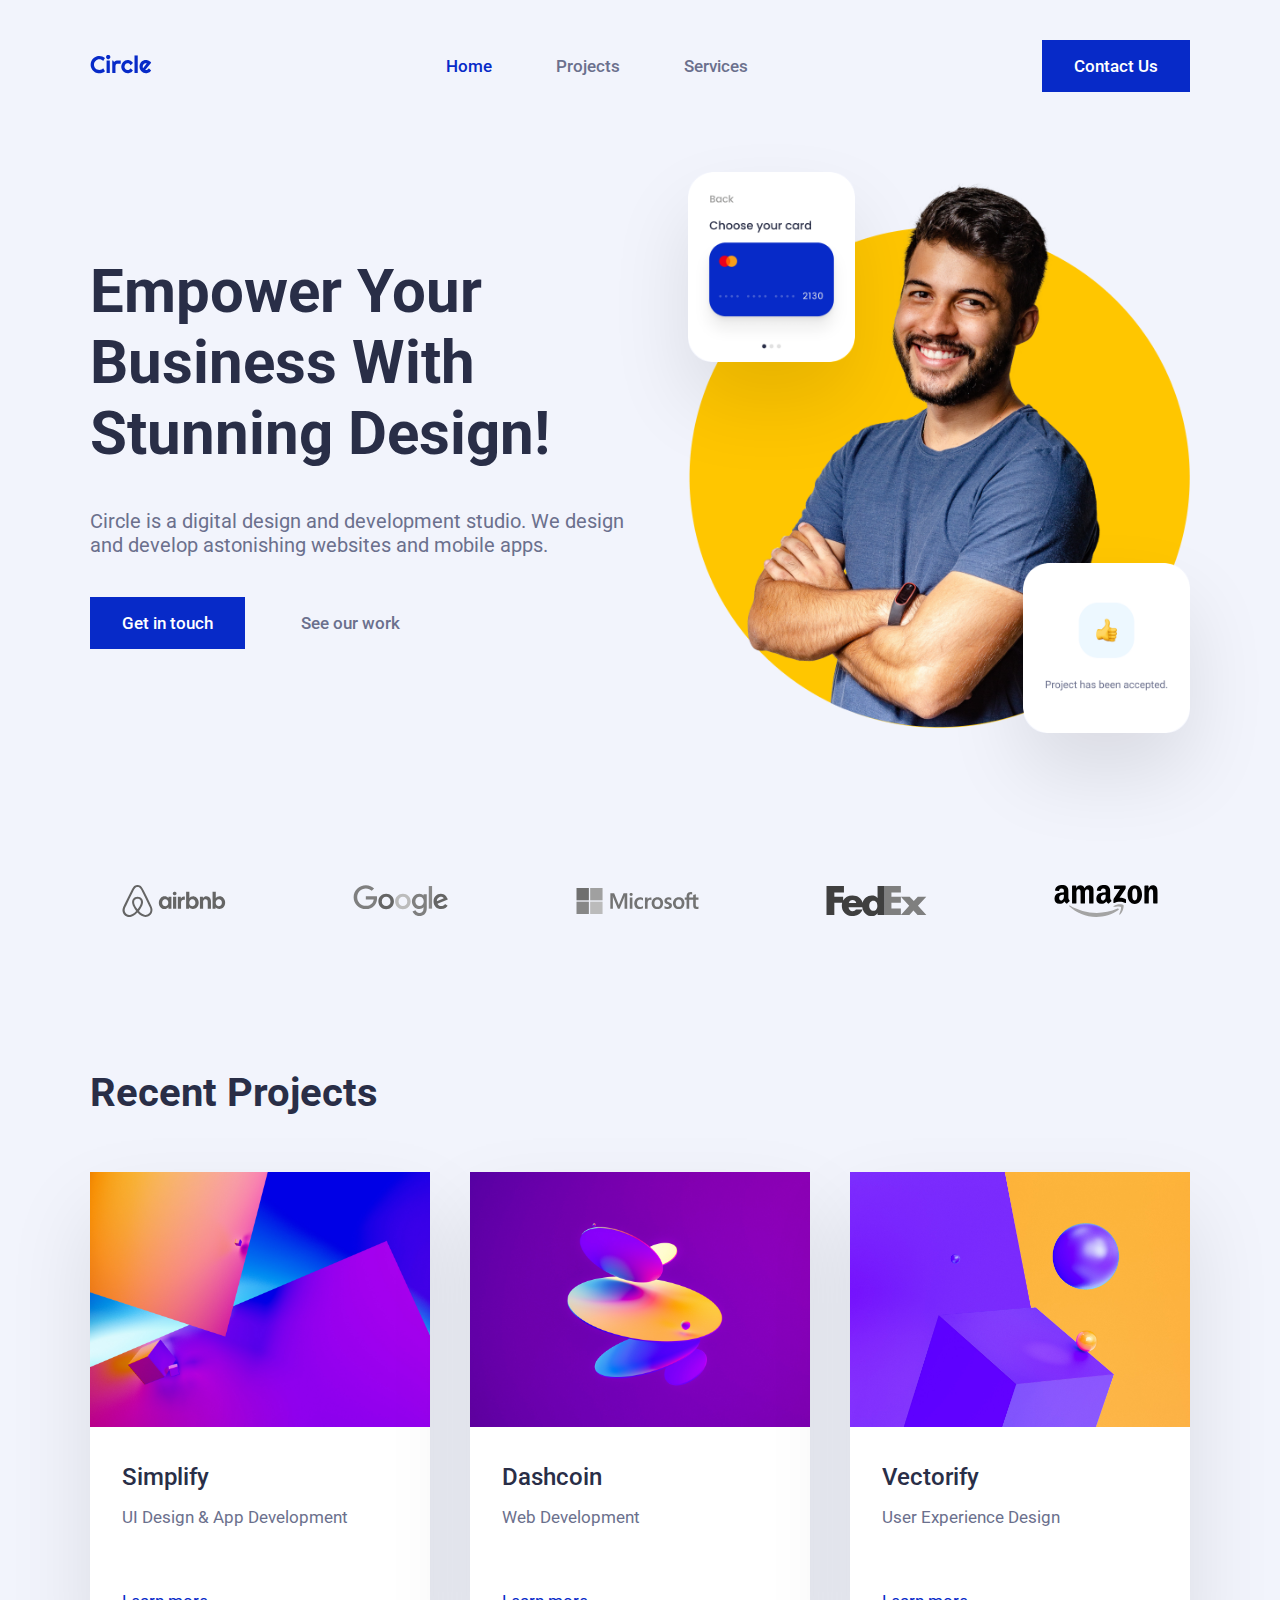
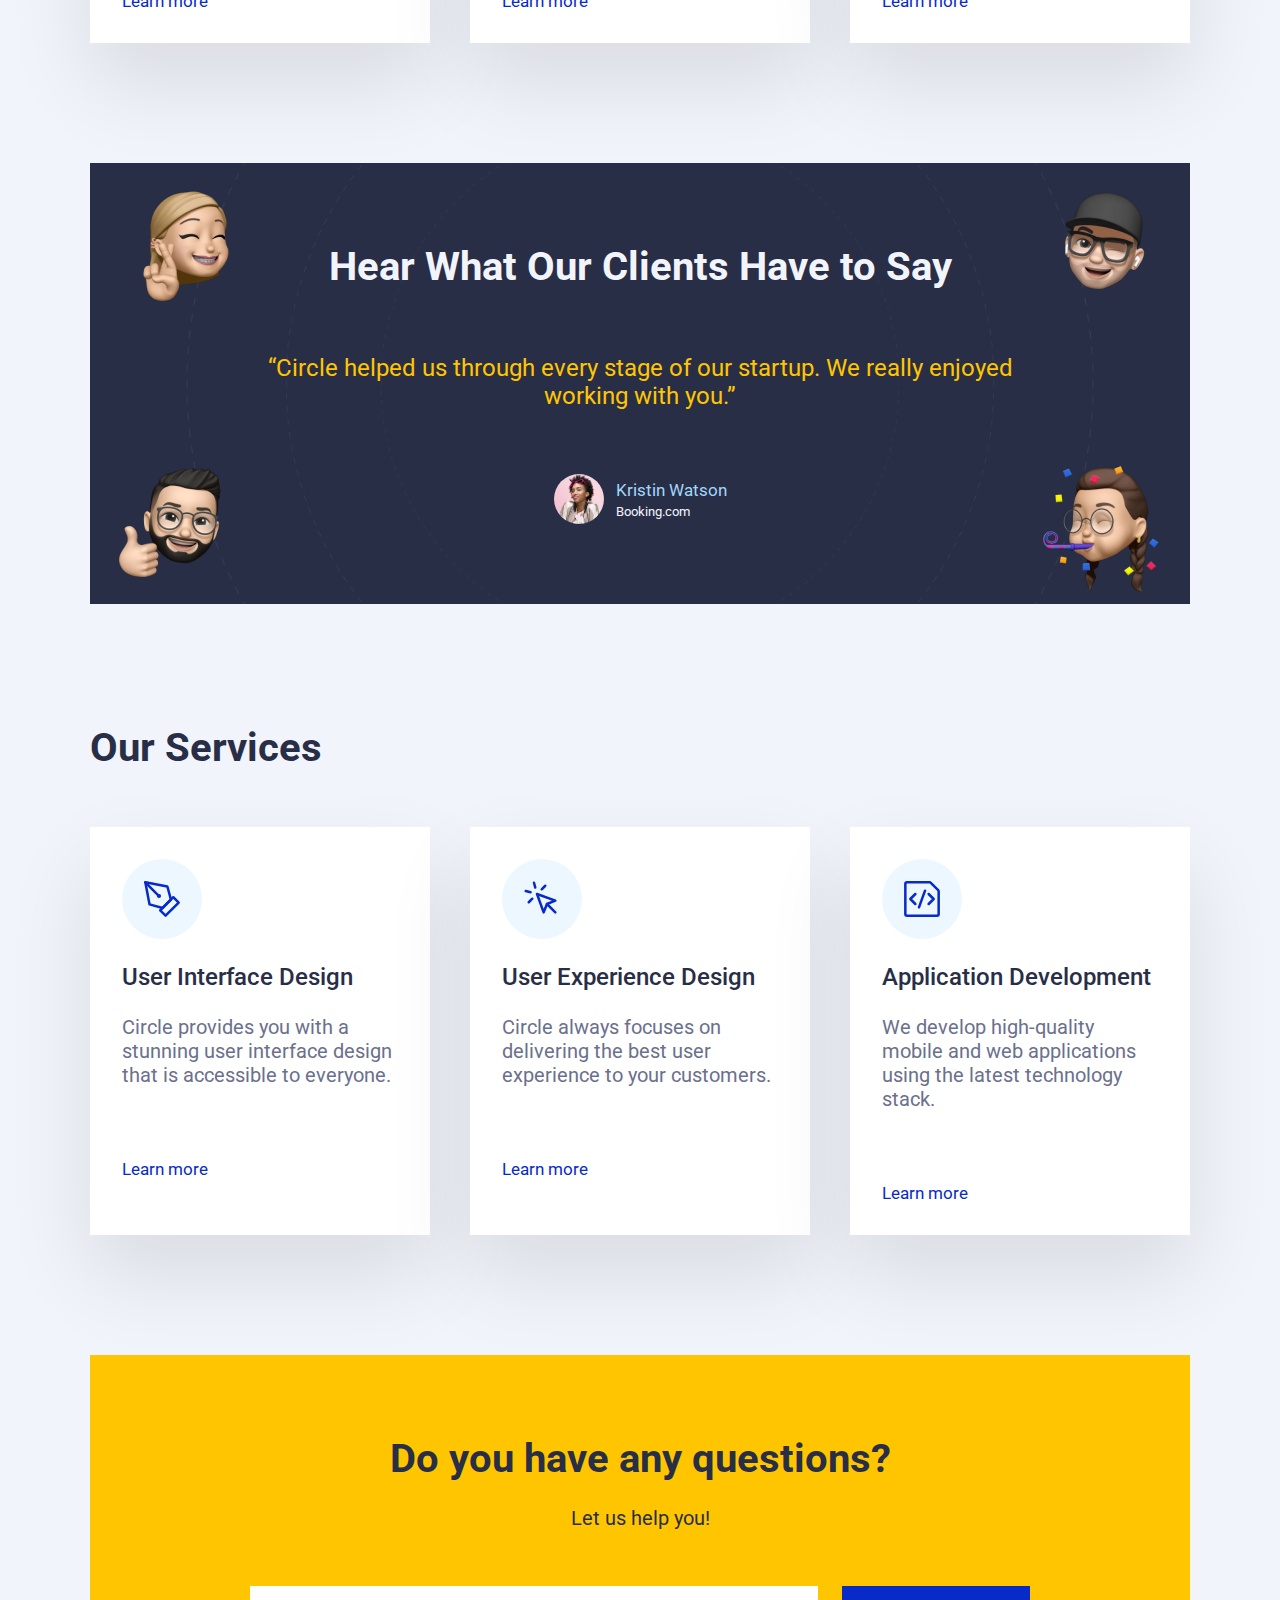
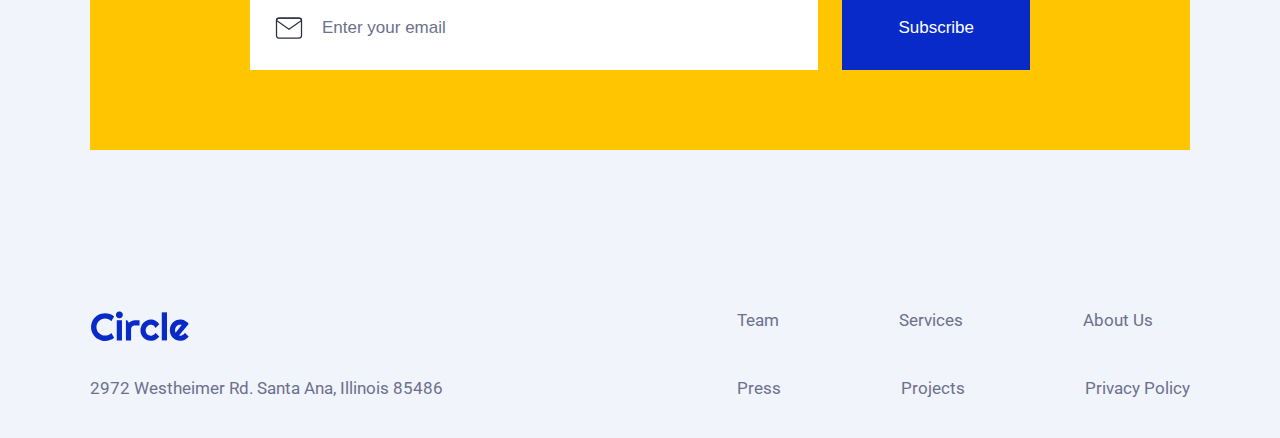
==== index.html @ bfa701bf "Separate styles for Home page from main.css to index.css" ====
<!DOCTYPE html>
<html lang="en">
  <head>
    <meta charset="UTF-8" />
    <meta http-equiv="X-UA-Compatible" content="IE=edge" />
    <meta name="viewport" content="width=device-width, initial-scale=1.0" />
    <meta name="description" content="Circle | Empower Your Business With Stunning Design!">
    <link rel="stylesheet" href="main.css">
    <link rel="stylesheet" href="index.css">
    <title>Circle - Home</title>
  </head>

  <body>
    <header>
        <nav>
            <a href="index.html"><img src="assets/logos/circle.svg" alt="Circle logo"></a>
            <ul>
              <li><a href="index.html" class="header-nav-link-active">Home</a></li>
              <li><a href="#projects">Projects</a></li>
              <li><a href="#services">Services</a></li>
            </ul>
            <a href="contact/contact.html" class="btn-primary">Contact Us</a>
        </nav>
    </header>
    <main>
      <section id="hero">
        <div class="hero-copy">
          <h1>Empower Your Business With Stunning Design!</h1>
          <p class="body-regular">Circle is a digital design and development studio. We design and develop astonishing websites and mobile apps.</p>
          <div class="hero-links">
            <a href="contact/contact.html" class="btn-primary">Get in touch</a>
            <a href="#projects" class="btn-secondary">See our work</a>
          </div>
        </div>
        <div class="hero-images">
          <img class="hero-card-1" src="assets/hero-section/card-1.png" alt="">
          <img class="hero-person" src="assets/hero-section/hero-image.png" alt="">
          <img class="hero-card-2" src="assets/hero-section/card-2.png" alt="">
        </div>
      </section>
      <section id="logos">
        <div>
          <img src="assets/logos/airbnb-logo.svg" alt="Airbnb logo">
        </div>
        <div>
          <img src="assets/logos/google-logo.svg" alt="Google logo">
        </div>
        <div>
          <img src="assets/logos/microsoft-logo.svg" alt="Microsoft logo">
        </div>
        <div>
          <img src="assets/logos/fedex-logo.svg" alt="Fedex logo">
        </div>
        <div>
          <img src="assets/logos/amazon-logo.svg" alt="Amazon logo">
        </div>
      </section>
      <section id="projects">
        <h3>Recent Projects</h3>
        <div class="card-container">
          <article class="card">
            <img src="assets/projects-section/1.jpg" alt="Illustration of the Simplify project">
            <div class="project-card-copy">
              <p class="body-medium">Simplify</p>
              <p class="headline-regular">UI Design & App Development</p>
              <a href="projects/simplify.html" class="card-link">Learn more</a>
            </div>
          </article>
          <article class="card">
            <img src="assets/projects-section/2.jpg" alt="Illustration of the Dashcoin project">
            <div class="project-card-copy">
              <p class="body-medium">Dashcoin</p>
              <p class="headline-regular">Web Development</p>
              <a href="projects/dashcoin.html" class="card-link">Learn more</a>
            </div>
          </article>
          <article class="card">
            <img src="assets/projects-section/3.jpg" alt="Illustration of the Vectorify project">
            <div class="project-card-copy">
              <p class="body-medium">Vectorify</p>
              <p class="headline-regular">User Experience Design</p>
              <a href="projects/vectorify.html" class="card-link">Learn more</a>
            </div>
          </article>
        </div>
      </section>
      <section id="testimonial">
        <h3>Hear What Our Clients Have to Say</h3>
        <p><q>Circle helped us through every stage of our startup. We really enjoyed working with you.</q></p>
        <div class="profile">
          <img class="profile-picture" src="assets/testimonial-section/profile.png" alt="Profile picture of Kristin Watson">
          <div class="profile-copy">
            <p class="headline-regular profile-name">Kristin Watson</p>
            <p class="caption-2">Booking.com</p>
          </div>
        </div>
        <img class="memoji-1" src="assets/testimonial-section/memoji-1.png" alt="">
        <img class="memoji-2" src="assets/testimonial-section/memoji-2.png" alt="">
        <img class="memoji-3" src="assets/testimonial-section/memoji-3.png" alt="">
        <img class="memoji-4" src="assets/testimonial-section/memoji-4.png" alt="">
      </section>
      <section id="services">
        <h3>Our Services</h3>
        <div class="card-container">
          <article class="card">
            <div class="services-icon">
              <img src="assets/services-section/icons/1.svg" alt="">
            </div>
            <p class="body-medium">User Interface Design</p>
            <p class="body-regular">Circle provides you with a stunning user interface design that is accessible to everyone.</p>
            <a class="card-link" href="">Learn more</a>
          </article>
          <article class="card">
            <div class="services-icon">
              <img src="assets/services-section/icons/2.svg" alt="">
            </div>
            <p class="body-medium">User Experience Design</p>
            <p class="body-regular">Circle always focuses on delivering the best user experience to your customers.</p>
            <a class="card-link href="">Learn more</a>
          </article>
          <article class="card">
            <div class="services-icon">
              <img src="assets/services-section/icons/3.svg" alt="">
            </div>
            <p class="body-medium">Application Development</p>
            <p class="body-regular">We develop high-quality mobile and web applications using the latest technology stack.</p>
            <a class="card-link href="">Learn more</a>
          </article>
        </div>
      </section>
      <section id="newsletter">
        <h3>Do you have any questions?</h3>
        <p class="body-regular">Let us help you!</p>
        <form id="subscribe" method="post">
          <div class="input-field">
            <i class="input-icon">
              <svg fill="none" height="30" viewBox="0 0 30 30" width="30" xmlns="http://www.w3.org/2000/svg"><g stroke="#292e47" stroke-linecap="round" stroke-miterlimit="10" stroke-width="1.25"><path d="m25 25h-20c-1.375 0-2.5-1.125-2.5-2.5v-15c0-1.375 1.125-2.5 2.5-2.5h20c1.375 0 2.5 1.125 2.5 2.5v15c0 1.375-1.125 2.5-2.5 2.5z" stroke-linejoin="round"/><path d="m25 5h-20c-1.375 0-2.5 1.125-2.5 2.5l12.5 8.75 12.5-8.75c0-1.375-1.125-2.5-2.5-2.5z"/></g></svg>
            </i>
            <input class="headline-regular" type="email" id="email" name="email" placeholder="Enter your email">
          </div>
          <button class="headline-medium" type="submit">Subscribe</button>
        </form>
      </section>
    </main>
    <footer>
      <nav>
        <div class="company-info">
          <a href="index.html"><img src="assets/logos/circle.svg" alt="Circle logo"></a>
          <address class="headline-regular">2972 Westheimer Rd. Santa Ana, Illinois 85486</address>
        </div>
        <ul>
          <div class="footer-nav">
            <li><a class="footer-nav-link" href="">Team</a></li>
            <li><a class="footer-nav-link" href="">Services</a></li>
            <li><a class="footer-nav-link" href="">About Us</a></li>
          </div>
          <div class="footer-nav">
            <li><a class="footer-nav-link" href="">Press</a></li>
            <li><a class="footer-nav-link" href="">Projects</a></li>
            <li><a class="footer-nav-link" href="">Privacy Policy</a></li>
          </div>
        </ul>
      </nav>
    </footer>
  </body>
</html>
---- main.css ----
@import url('https://fonts.googleapis.com/css2?family=Roboto:wght@400;500;700&display=swap');

:root {
    --color-accent: #43D2FF;
    --color-primary-default: #072AC8;
    --color-primary-hover: #A2D6F9;
    --color-primary-tapped: #D1EDFF;
    --color-neutral-dark: #292E47;
    --color-neutral-medium: #6B708D;
    --color-neutral-light: #F2F4FC;
    --color-neutral-light-blue: #ECF7FF;
    --color-secondary-1: #FFC600;
    --color-secondary-2: #FCE300;
    --color-white: #FFFFFF;
    --font-size-h1: 60px;
    --font-size-h2: 50px;
    --font-size-h3: 40px;
    --font-size-h4: 24px;
    --font-size-body-medium: 24px;
    --font-size-body-regular: 20px;
    --font-size-headline: 17px;
    --font-size-caption-1: 15px;
    --font-size-caption-2: 13px;
}

* {
  margin: 0;
  padding: 0;
}

body {
    background-color: var(--color-neutral-light);
    font-family: 'Roboto', sans-serif;
}

h1 {
    color: var(--color-neutral-dark);
    font-size: var(--font-size-h1);
}

h3 {
    color: var(--color-neutral-dark);
    font-size: var(--font-size-h3);
}

a {
    color: var(--color-neutral-medium);
    font-size: var(--font-size-headline);
    font-weight: 500;
    text-decoration: none;
}

a.header-nav-link-active {
    color: var(--color-primary-default);
}

a.footer-nav-link {
    font-weight: 400;
}

a.btn-primary {
    background-color: var(--color-primary-default);
    color: var(--color-white);
    padding: 16px 32px;
}

a.btn-secondary {
    color: var(--color-neutral-medium);
    padding: 16px 32px;
}

a.card-link {
    color: var(--color-primary-default);
    font-size: var(--font-size-headline);
    font-weight: 400;
    margin-top: 48px;
}

q {
    color: var(--color-secondary-1);
    font-size: var(--font-size-body-medium);
}

.body-regular {
    color: var(--color-neutral-medium);
    font-size: var(--font-size-body-regular);
}

.body-medium {
    color: var(--color-neutral-dark);
    font-size: var(--font-size-body-medium);
    font-weight: 500;
}

.headline-regular {
    color: var(--color-neutral-medium);
    font-size: var(--font-size-headline);
}

.headline-medium {
    color: var(--color-white);
    font-size: var(--font-size-headline);
    font-weight: 500;;
}

.caption-2 {
    color: var(--color-neutral-light);
    font-size: var(--font-size-caption-2);
}

header {
    background-color: var(--color-neutral-light);
    margin: 24px auto 64px auto;
    padding: 16px 40px;
    position: sticky;
    top: 0;
    z-index: 2;
    display: flex;
    justify-content: center;
    align-items: center;
}

header nav {
    display: flex;
    justify-content: space-between;
    align-items: center;
    max-width: 1100px;
    flex: 1;
    flex-wrap: wrap;
}

header nav ul {
    display: flex;
    gap: 64px;
    margin: 0 40px;
    list-style-type: none;
}

img {
    width: 100%;
}

main {
    display: flex;
    flex-direction: column;
    gap: 120px;
    max-width: 1100px;
    margin: 0 auto;
    padding: 0 40px;
}

.card-container {
    display: flex;
    gap: 40px;
    flex-wrap: wrap;
}

.card {
    background-color: var(--color-white);
    flex: 1;
    box-shadow: 0 40px 80px 0 rgb(0 0 0 / 10%);
}

footer {
    max-width: 1100px;
    margin: 160px auto 40px auto;
    padding: 0 40px;
}

footer nav {
    display: flex;
    gap: 80px;
    justify-content: space-between;
}

footer nav div.company-info {
    display: flex;
    flex-direction: column;
    gap: 32px;
}

footer nav img {
    width: 100px;
}

footer nav address {
    font-style: normal;
}

footer nav ul {
    display: flex;
    flex-direction: column;
    gap: 48px;
    list-style-type: none;
}

footer nav ul div.footer-nav {
    display: flex;
    gap: 120px;
}
---- index.css ----
/* Section Hero */

section#hero {
    display: flex;
    gap: 40px;
}

section#hero div.hero-copy {
    display: flex;
    flex-direction: column;
    justify-content: center;
    gap: 40px;
}

section#hero div.hero-copy div.hero-links {
    display: flex;
    gap: 24px;
}

section#hero div.hero-images {
    display: grid;
    grid-template-columns: 3, 1fr;
    position: relative;
    height: fit-content;
}

section#hero div.hero-images img.hero-card-1 {
    grid-column: 1 / span 1;
    position: absolute;
    top: 0;
    z-index: 1;
    border-radius: 24px;
    box-shadow: 0 40px 80px 0 rgb(0 0 0 / 10%);
}

section#hero div.hero-images img.hero-person {
    grid-column: 1 / span 3;
}

section#hero div.hero-images img.hero-card-2 {
    grid-column: 3 / span 1;
    position: absolute;
    bottom: 0;
    border-radius: 24px;
    box-shadow: 0 40px 80px 0 rgb(0 0 0 / 10%);
}

/* Section Logos */

section#logos {
    display: flex;
    justify-content: space-between;
}

section#logos div {
    display: flex;
    padding: 32px;
    filter: grayscale(1);
    border-radius: 20px;
}

/* Section Projects */

section#projects {
    display: flex;
    flex-direction: column;
    gap: 56px;
}

section#projects article.card img {
    aspect-ratio: 4 / 3;
    object-fit: cover;
}

section#projects article.card div.project-card-copy {
    display: flex;
    flex-direction: column;
    padding: 32px;
}

section#projects article.card div.project-card-copy p {
    margin-bottom: 16px;
}

/* Section Testimonial */

section#testimonial {
    background-color: var(--color-neutral-dark);
    background-image: url(assets/testimonial-section/orbit.png);
    background-position: center;
    background-repeat: no-repeat;
    background-size: cover;
    text-align: center;
    display: flex;
    flex-direction: column;
    gap: 64px;
    padding: 80px 160px;
    position: relative;
}

section#testimonial h3 {
    color: var(--color-neutral-light);
}

section#testimonial div.profile {
    display: flex;
    justify-content: center;
    align-items: center;
    gap: 12px;
}

section#testimonial img.profile-picture {
    border-radius: 100%;
    width: 50px;
    height: 50px;
    object-fit: cover;
}

section#testimonial div.profile-copy {
    display: flex;
    flex-direction: column;
    align-items: flex-start;
    gap: 4px;
}

section#testimonial p.profile-name {
    color: var(--color-primary-hover);
}

section#testimonial img.memoji-1 {
    width: 150px;
    position: absolute;
    top: 8px;
    left: 16px;
}

section#testimonial img.memoji-2 {
    width: 150px;
    position: absolute;
    top: 8px;
    right: 16px;
}

section#testimonial img.memoji-3 {
    width: 150px;
    position: absolute;
    bottom: 8px;
    left: 8px;
}

section#testimonial img.memoji-4 {
    width: 150px;
    position: absolute;
    bottom: 8px;
    right: 8px;
}

/* Section Services */

section#services {
    display: flex;
    flex-direction: column;
    gap: 56px;
}

section#services article.card {
    display: flex;
    flex-direction: column;
    padding: 32px;
    gap: 24px;
}

section#services div.services-icon {
    background-color: var(--color-neutral-light-blue);
    border-radius: 100%;
    max-width: 80px;
    max-height: 80px;
    padding: 20px;
    box-sizing: border-box;
}

/* Section Newsletter */

section#newsletter {
    background-color: var(--color-secondary-1);
    display: flex;
    flex-direction: column;
    text-align: center;
    gap: 24px;
    padding: 80px;
}

section#newsletter p {
    color: var(--color-neutral-dark);
}

section#newsletter form {
    display: flex;
    margin: 32px 80px 0 80px;
    gap: 24px;
    flex-wrap: wrap;
    justify-content: center;
}

section#newsletter div.input-field {
    display: flex;
    flex: 1;
    align-items: center;
}

section#newsletter i.input-icon {
    display: flex;
    padding: 24px;
    position: absolute;
}

section#newsletter input {
    display: flex;
    padding: 32px 32px 32px 72px;
    border: none;
    flex: 1;
    color: var(--color-neutral-dark);
}

section#newsletter input::placeholder {
    color: var(--color-neutral-medium);
}

section#newsletter form button {
    display: flex;
    padding: 32px 56px;
    color: var(--color-white);
    background-color: var(--color-primary-default);
    border: none;
}
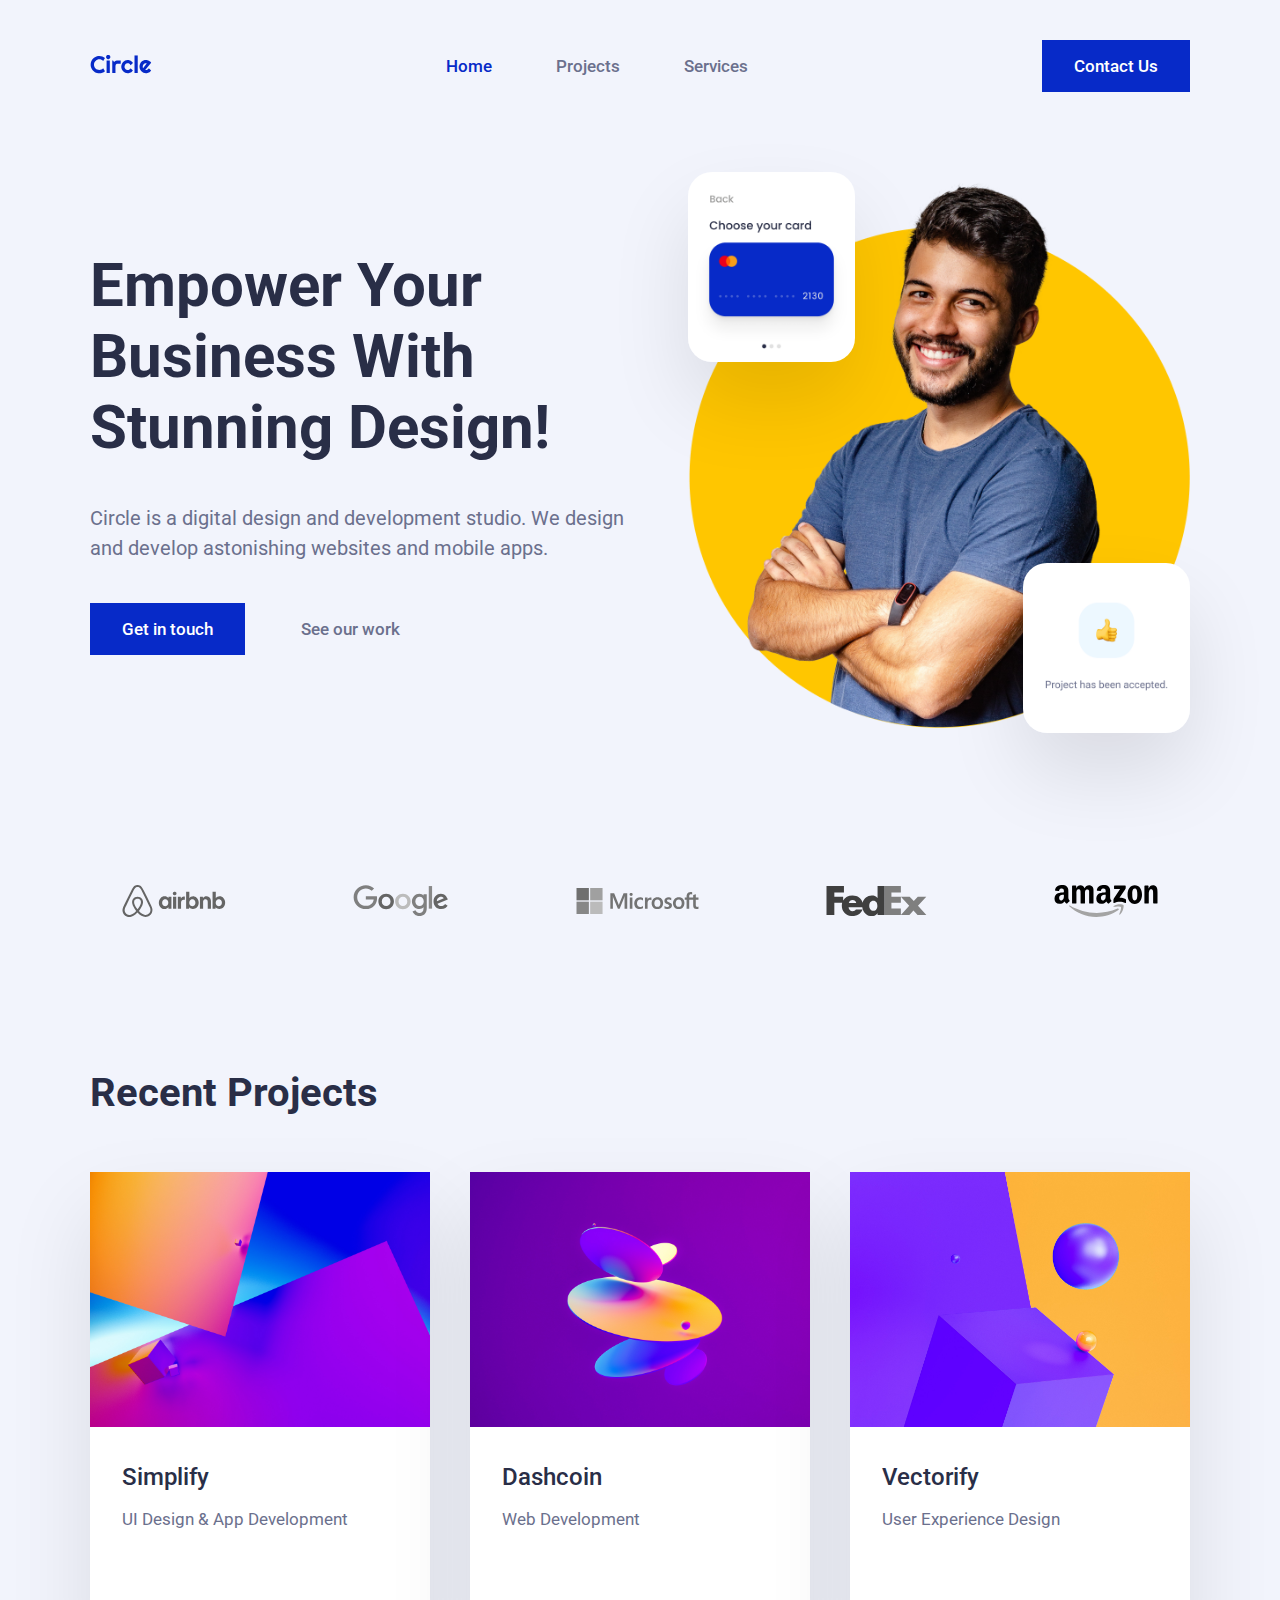
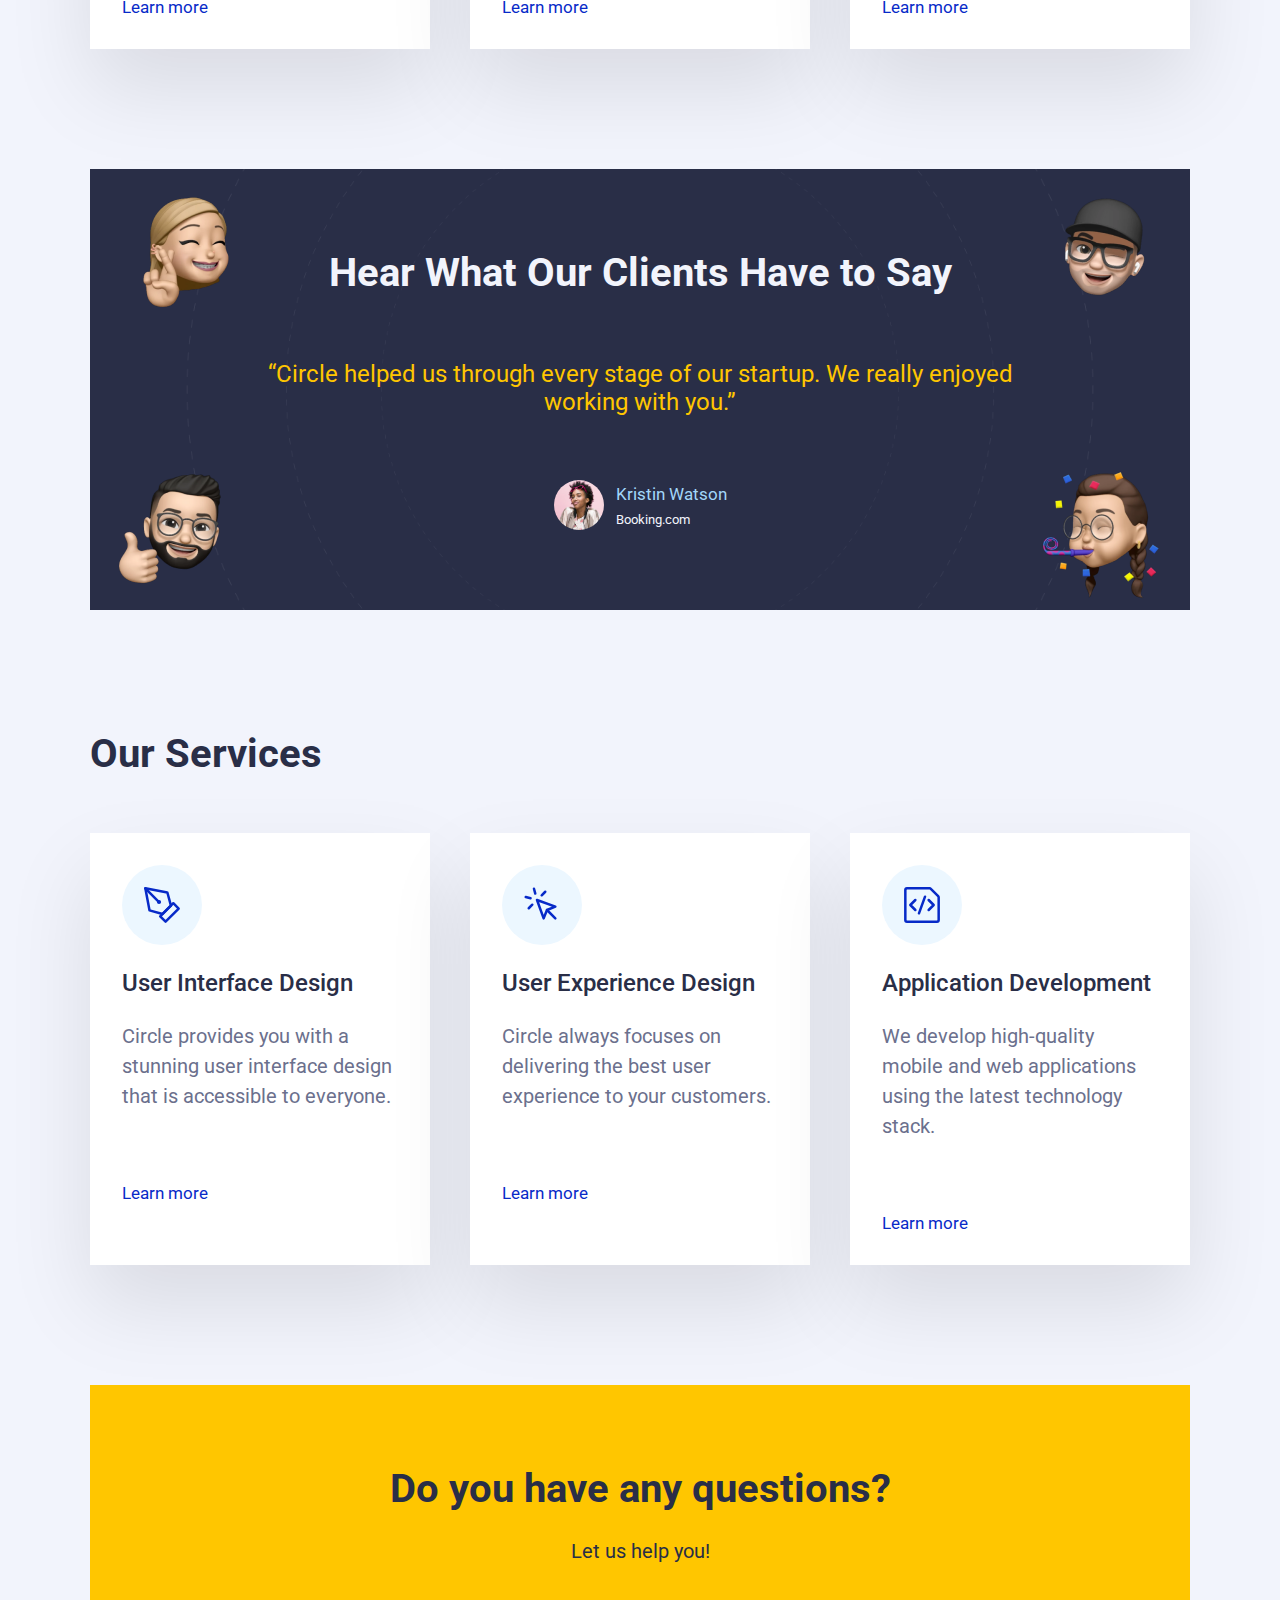
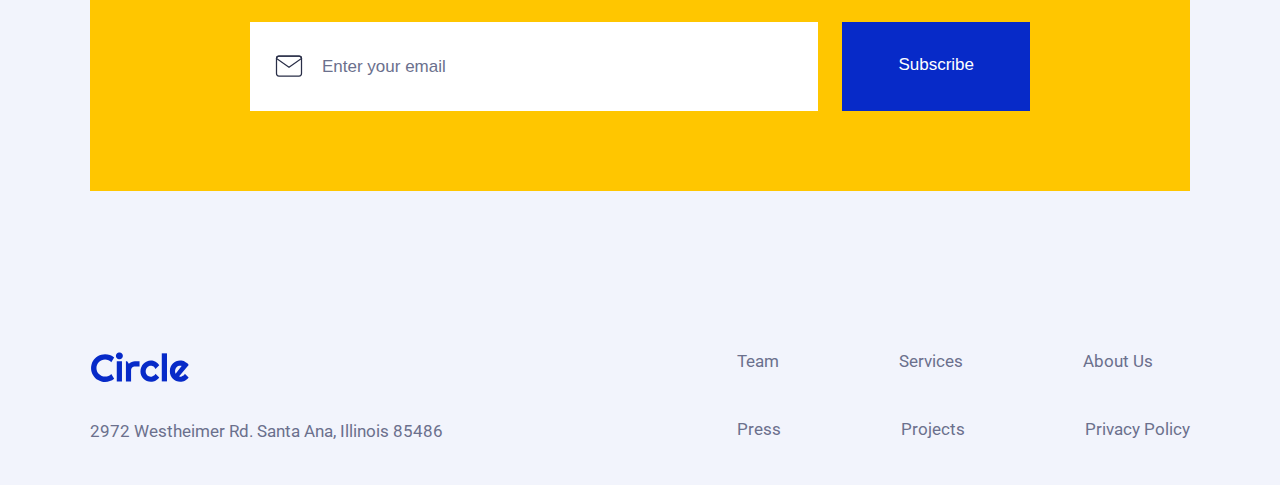
==== commit 6b750e5c: "Complete project.html and project.css" ====
--- a/index.html
+++ b/index.html
@@ -1,4 +1,3 @@
-
 <!DOCTYPE html>
 <html lang="en">
   <head>
@@ -39,7 +38,7 @@
           <img class="hero-card-2" src="assets/hero-section/card-2.png" alt="">
         </div>
       </section>
-      <section id="logos">
+      <section id="clients">
         <div>
           <img src="assets/logos/airbnb-logo.svg" alt="Airbnb logo">
         </div>
@@ -64,7 +63,7 @@
             <div class="project-card-copy">
               <p class="body-medium">Simplify</p>
               <p class="headline-regular">UI Design & App Development</p>
-              <a href="projects/simplify.html" class="card-link">Learn more</a>
+              <a href="project/project.html" class="card-link">Learn more</a>
             </div>
           </article>
           <article class="card">
@@ -72,7 +71,7 @@
             <div class="project-card-copy">
               <p class="body-medium">Dashcoin</p>
               <p class="headline-regular">Web Development</p>
-              <a href="projects/dashcoin.html" class="card-link">Learn more</a>
+              <a href="project/project.html" class="card-link">Learn more</a>
             </div>
           </article>
           <article class="card">
@@ -80,7 +79,7 @@
             <div class="project-card-copy">
               <p class="body-medium">Vectorify</p>
               <p class="headline-regular">User Experience Design</p>
-              <a href="projects/vectorify.html" class="card-link">Learn more</a>
+              <a href="project/project.html" class="card-link">Learn more</a>
             </div>
           </article>
         </div>
@@ -129,7 +128,7 @@
           </article>
         </div>
       </section>
-      <section id="newsletter">
+      <section id="cta">
         <h3>Do you have any questions?</h3>
         <p class="body-regular">Let us help you!</p>
         <form id="subscribe" method="post">
@@ -152,12 +151,12 @@
         <ul>
           <div class="footer-nav">
             <li><a class="footer-nav-link" href="">Team</a></li>
-            <li><a class="footer-nav-link" href="">Services</a></li>
+            <li><a class="footer-nav-link" href="#services">Services</a></li>
             <li><a class="footer-nav-link" href="">About Us</a></li>
           </div>
           <div class="footer-nav">
             <li><a class="footer-nav-link" href="">Press</a></li>
-            <li><a class="footer-nav-link" href="">Projects</a></li>
+            <li><a class="footer-nav-link" href="#projects">Projects</a></li>
             <li><a class="footer-nav-link" href="">Privacy Policy</a></li>
           </div>
         </ul>
--- a/main.css
+++ b/main.css
@@ -1,3 +1,5 @@
+/* Global */
+
 @import url('https://fonts.googleapis.com/css2?family=Roboto:wght@400;500;700&display=swap');
 
 :root {
@@ -84,6 +86,7 @@
 .body-regular {
     color: var(--color-neutral-medium);
     font-size: var(--font-size-body-regular);
+    line-height: 1.5;
 }
 
 .body-medium {
@@ -95,18 +98,26 @@
 .headline-regular {
     color: var(--color-neutral-medium);
     font-size: var(--font-size-headline);
+    line-height: 1.5;
 }
 
 .headline-medium {
     color: var(--color-white);
     font-size: var(--font-size-headline);
-    font-weight: 500;;
+    font-weight: 500;
+    line-height: 1.3;
 }
 
 .caption-2 {
     color: var(--color-neutral-light);
     font-size: var(--font-size-caption-2);
 }
+
+img {
+    width: 100%;
+}
+
+/* Header */
 
 header {
     background-color: var(--color-neutral-light);
@@ -136,9 +147,7 @@
     list-style-type: none;
 }
 
-img {
-    width: 100%;
-}
+/* Main */
 
 main {
     display: flex;
@@ -161,6 +170,86 @@
     box-shadow: 0 40px 80px 0 rgb(0 0 0 / 10%);
 }
 
+/* Projects Section */
+
+section#projects {
+    display: flex;
+    flex-direction: column;
+    gap: 56px;
+}
+
+section#projects article.card img {
+    aspect-ratio: 4 / 3;
+    object-fit: cover;
+}
+
+section#projects article.card div.project-card-copy {
+    display: flex;
+    flex-direction: column;
+    padding: 32px;
+}
+
+section#projects article.card div.project-card-copy p {
+    margin-bottom: 16px;
+}
+
+/* CTA Section */
+
+section#cta {
+    background-color: var(--color-secondary-1);
+    display: flex;
+    flex-direction: column;
+    text-align: center;
+    gap: 24px;
+    padding: 80px;
+}
+
+section#cta p {
+    color: var(--color-neutral-dark);
+}
+
+section#cta form {
+    display: flex;
+    margin: 32px 80px 0 80px;
+    gap: 24px;
+    flex-wrap: wrap;
+    justify-content: center;
+}
+
+section#cta div.input-field {
+    display: flex;
+    flex: 1;
+    align-items: center;
+}
+
+section#cta i.input-icon {
+    display: flex;
+    padding: 24px;
+    position: absolute;
+}
+
+section#cta input {
+    display: flex;
+    padding: 32px 32px 32px 72px;
+    border: none;
+    flex: 1;
+    color: var(--color-neutral-dark);
+}
+
+section#cta input::placeholder {
+    color: var(--color-neutral-medium);
+}
+
+section#cta form button {
+    display: flex;
+    padding: 32px 56px;
+    color: var(--color-white);
+    background-color: var(--color-primary-default);
+    border: none;
+}
+
+/* Footer */
+
 footer {
     max-width: 1100px;
     margin: 160px auto 40px auto;
--- a/index.css
+++ b/index.css
@@ -1,4 +1,4 @@
-/* Section Hero */
+/* Hero Section */
 
 section#hero {
     display: flex;
@@ -45,44 +45,21 @@
     box-shadow: 0 40px 80px 0 rgb(0 0 0 / 10%);
 }
 
-/* Section Logos */
+/* Clients Section */
 
-section#logos {
+section#clients {
     display: flex;
     justify-content: space-between;
 }
 
-section#logos div {
+section#clients div {
     display: flex;
     padding: 32px;
     filter: grayscale(1);
     border-radius: 20px;
 }
 
-/* Section Projects */
-
-section#projects {
-    display: flex;
-    flex-direction: column;
-    gap: 56px;
-}
-
-section#projects article.card img {
-    aspect-ratio: 4 / 3;
-    object-fit: cover;
-}
-
-section#projects article.card div.project-card-copy {
-    display: flex;
-    flex-direction: column;
-    padding: 32px;
-}
-
-section#projects article.card div.project-card-copy p {
-    margin-bottom: 16px;
-}
-
-/* Section Testimonial */
+/* Testimonial Section */
 
 section#testimonial {
     background-color: var(--color-neutral-dark);
@@ -155,7 +132,7 @@
     right: 8px;
 }
 
-/* Section Services */
+/* Services Section */
 
 section#services {
     display: flex;
@@ -177,59 +154,4 @@
     max-height: 80px;
     padding: 20px;
     box-sizing: border-box;
-}
-
-/* Section Newsletter */
-
-section#newsletter {
-    background-color: var(--color-secondary-1);
-    display: flex;
-    flex-direction: column;
-    text-align: center;
-    gap: 24px;
-    padding: 80px;
-}
-
-section#newsletter p {
-    color: var(--color-neutral-dark);
-}
-
-section#newsletter form {
-    display: flex;
-    margin: 32px 80px 0 80px;
-    gap: 24px;
-    flex-wrap: wrap;
-    justify-content: center;
-}
-
-section#newsletter div.input-field {
-    display: flex;
-    flex: 1;
-    align-items: center;
-}
-
-section#newsletter i.input-icon {
-    display: flex;
-    padding: 24px;
-    position: absolute;
-}
-
-section#newsletter input {
-    display: flex;
-    padding: 32px 32px 32px 72px;
-    border: none;
-    flex: 1;
-    color: var(--color-neutral-dark);
-}
-
-section#newsletter input::placeholder {
-    color: var(--color-neutral-medium);
-}
-
-section#newsletter form button {
-    display: flex;
-    padding: 32px 56px;
-    color: var(--color-white);
-    background-color: var(--color-primary-default);
-    border: none;
 }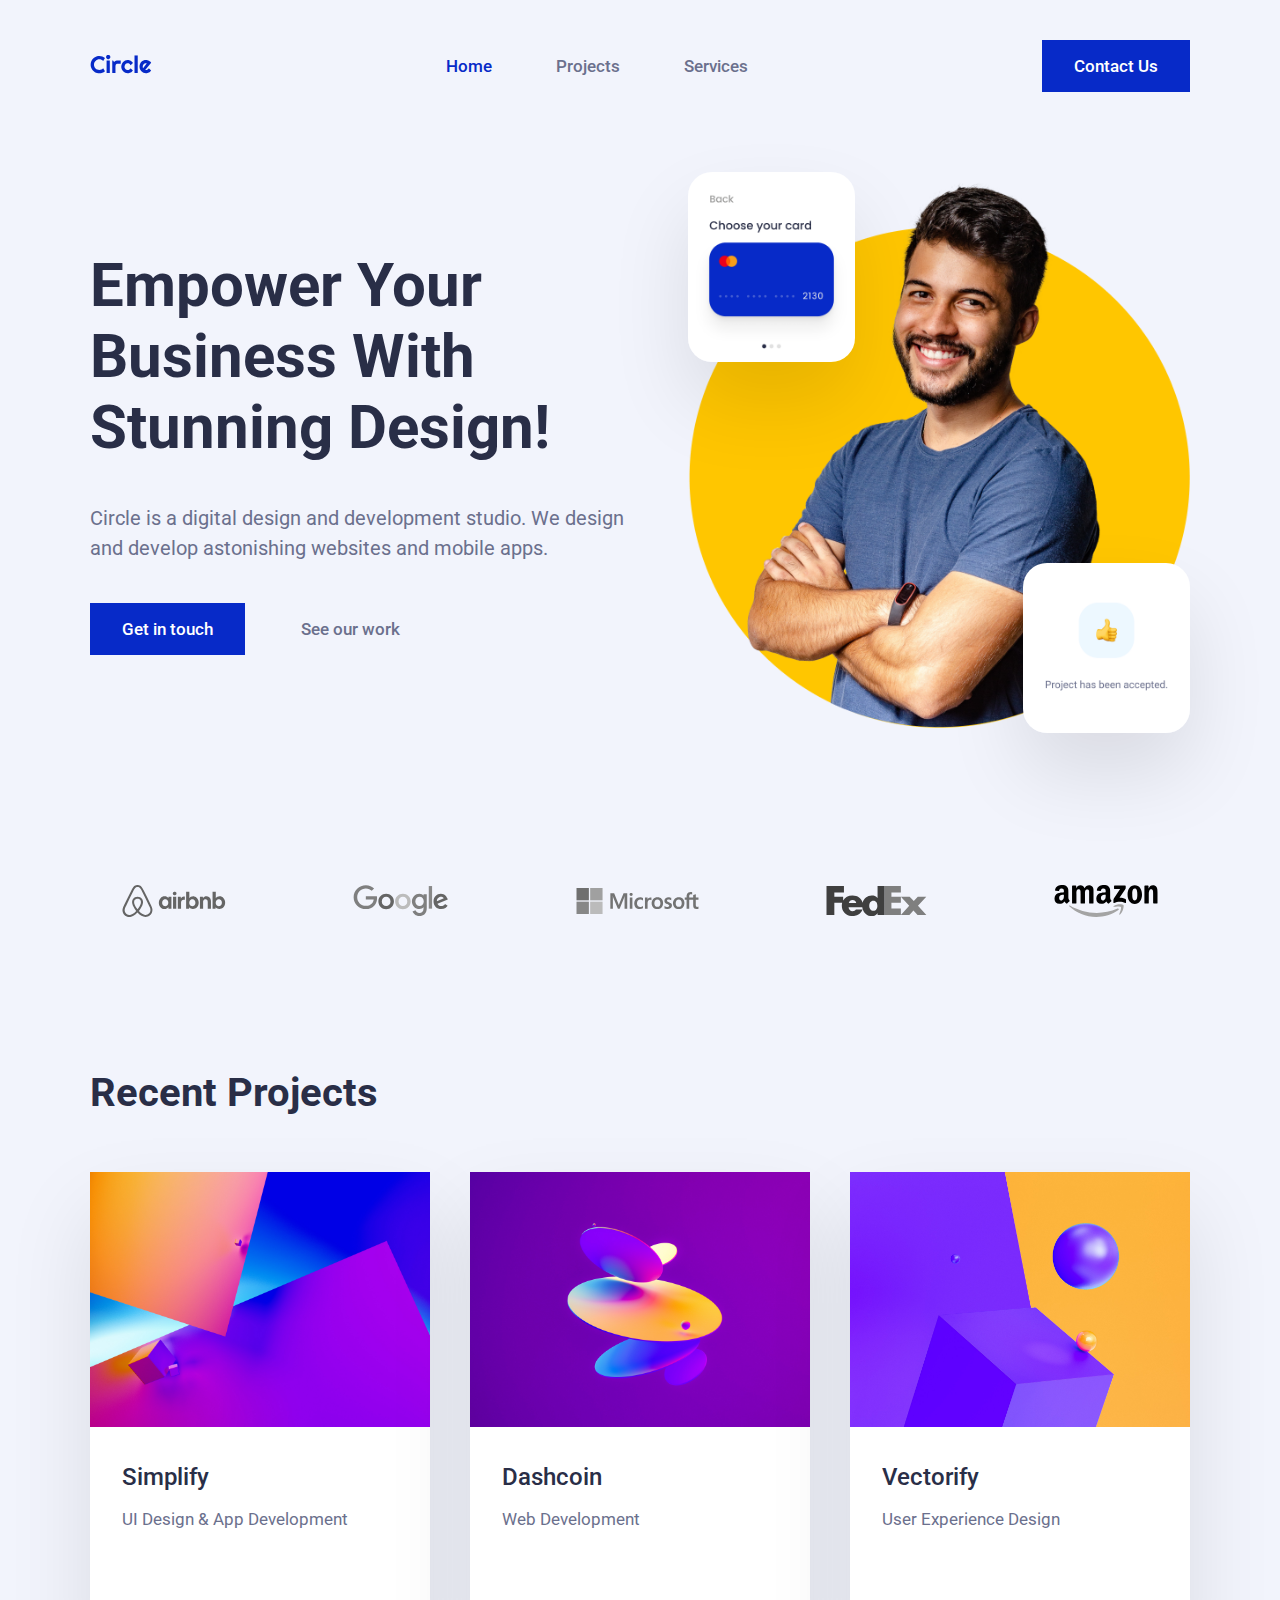
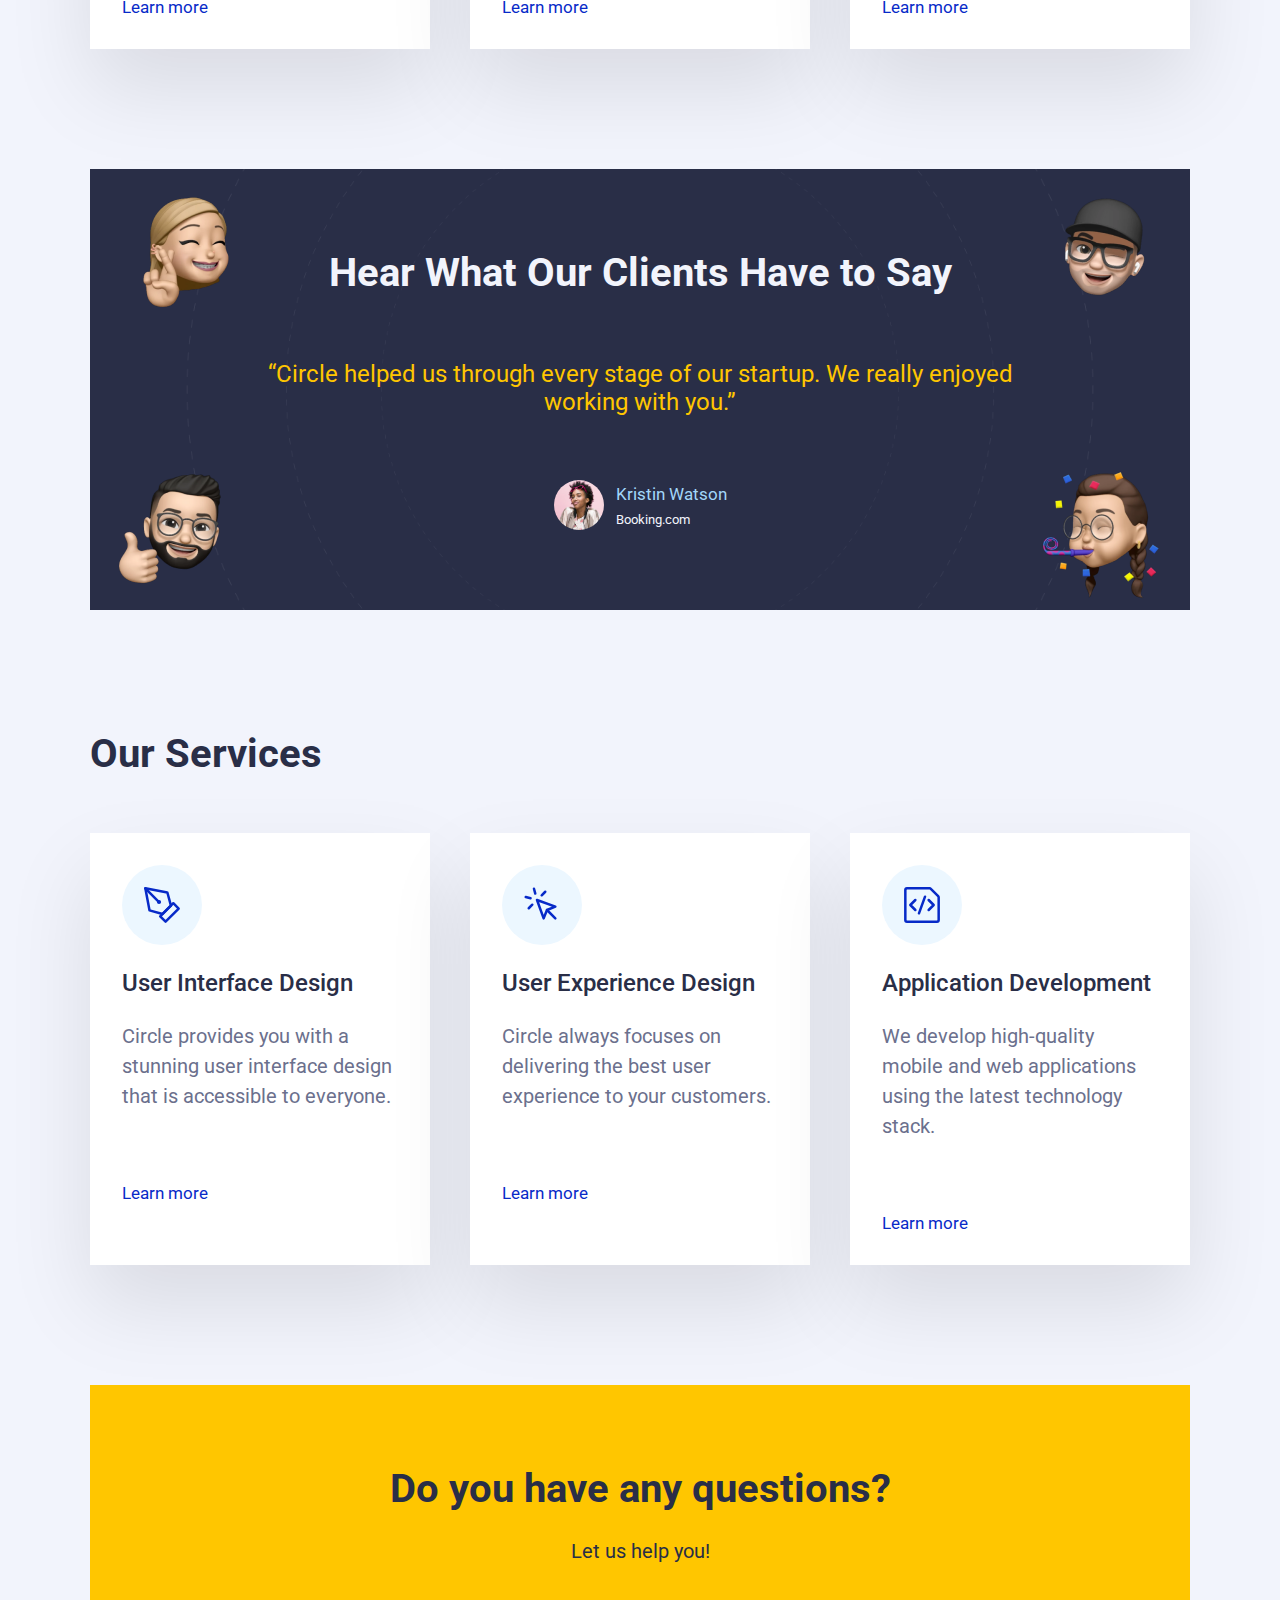
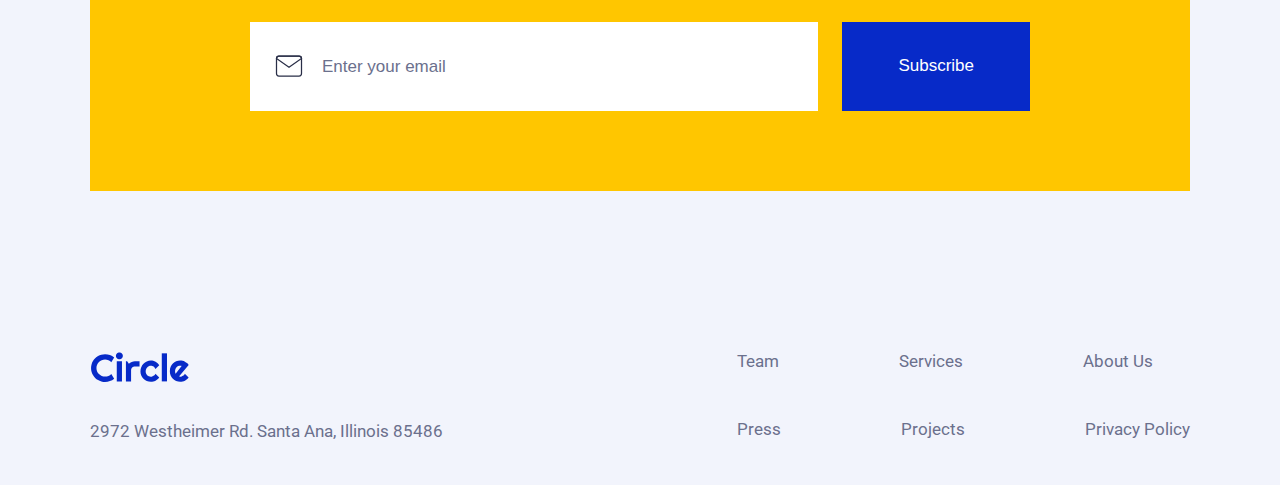
==== commit 8b1ac4de: "Complete contact.html and contact.css" ====
--- a/index.html
+++ b/index.html
@@ -131,14 +131,14 @@
       <section id="cta">
         <h3>Do you have any questions?</h3>
         <p class="body-regular">Let us help you!</p>
-        <form id="subscribe" method="post">
-          <div class="input-field">
-            <i class="input-icon">
+        <form id="newsletter" method="post">
+          <div class="cta-input-field">
+            <i class="cta-input-icon">
               <svg fill="none" height="30" viewBox="0 0 30 30" width="30" xmlns="http://www.w3.org/2000/svg"><g stroke="#292e47" stroke-linecap="round" stroke-miterlimit="10" stroke-width="1.25"><path d="m25 25h-20c-1.375 0-2.5-1.125-2.5-2.5v-15c0-1.375 1.125-2.5 2.5-2.5h20c1.375 0 2.5 1.125 2.5 2.5v15c0 1.375-1.125 2.5-2.5 2.5z" stroke-linejoin="round"/><path d="m25 5h-20c-1.375 0-2.5 1.125-2.5 2.5l12.5 8.75 12.5-8.75c0-1.375-1.125-2.5-2.5-2.5z"/></g></svg>
             </i>
             <input class="headline-regular" type="email" id="email" name="email" placeholder="Enter your email">
           </div>
-          <button class="headline-medium" type="submit">Subscribe</button>
+          <button class="headline-medium btn-big" type="submit">Subscribe</button>
         </form>
       </section>
     </main>
--- a/main.css
+++ b/main.css
@@ -9,6 +9,7 @@
     --color-primary-tapped: #D1EDFF;
     --color-neutral-dark: #292E47;
     --color-neutral-medium: #6B708D;
+    --color-neutral-medium-transparent: rgb(107, 112, 141, 0.1);
     --color-neutral-light: #F2F4FC;
     --color-neutral-light-blue: #ECF7FF;
     --color-secondary-1: #FFC600;
@@ -60,22 +61,31 @@
     font-weight: 400;
 }
 
-a.btn-primary {
+a.card-link {
+    color: var(--color-primary-default);
+    font-size: var(--font-size-headline);
+    font-weight: 400;
+    margin-top: 48px;
+}
+
+.btn-primary {
     background-color: var(--color-primary-default);
     color: var(--color-white);
     padding: 16px 32px;
 }
 
-a.btn-secondary {
+.btn-secondary {
     color: var(--color-neutral-medium);
     padding: 16px 32px;
 }
 
-a.card-link {
-    color: var(--color-primary-default);
-    font-size: var(--font-size-headline);
-    font-weight: 400;
-    margin-top: 48px;
+.btn-big {
+    display: flex;
+    padding: 32px 56px;
+    align-items: center;
+    justify-content: center;
+    background-color: var(--color-primary-default);
+    border: none;
 }
 
 q {
@@ -216,13 +226,13 @@
     justify-content: center;
 }
 
-section#cta div.input-field {
-    display: flex;
-    flex: 1;
-    align-items: center;
-}
-
-section#cta i.input-icon {
+section#cta div.cta-input-field {
+    display: flex;
+    flex: 1;
+    align-items: center;
+}
+
+section#cta i.cta-input-icon {
     display: flex;
     padding: 24px;
     position: absolute;
@@ -238,14 +248,6 @@
 
 section#cta input::placeholder {
     color: var(--color-neutral-medium);
-}
-
-section#cta form button {
-    display: flex;
-    padding: 32px 56px;
-    color: var(--color-white);
-    background-color: var(--color-primary-default);
-    border: none;
 }
 
 /* Footer */
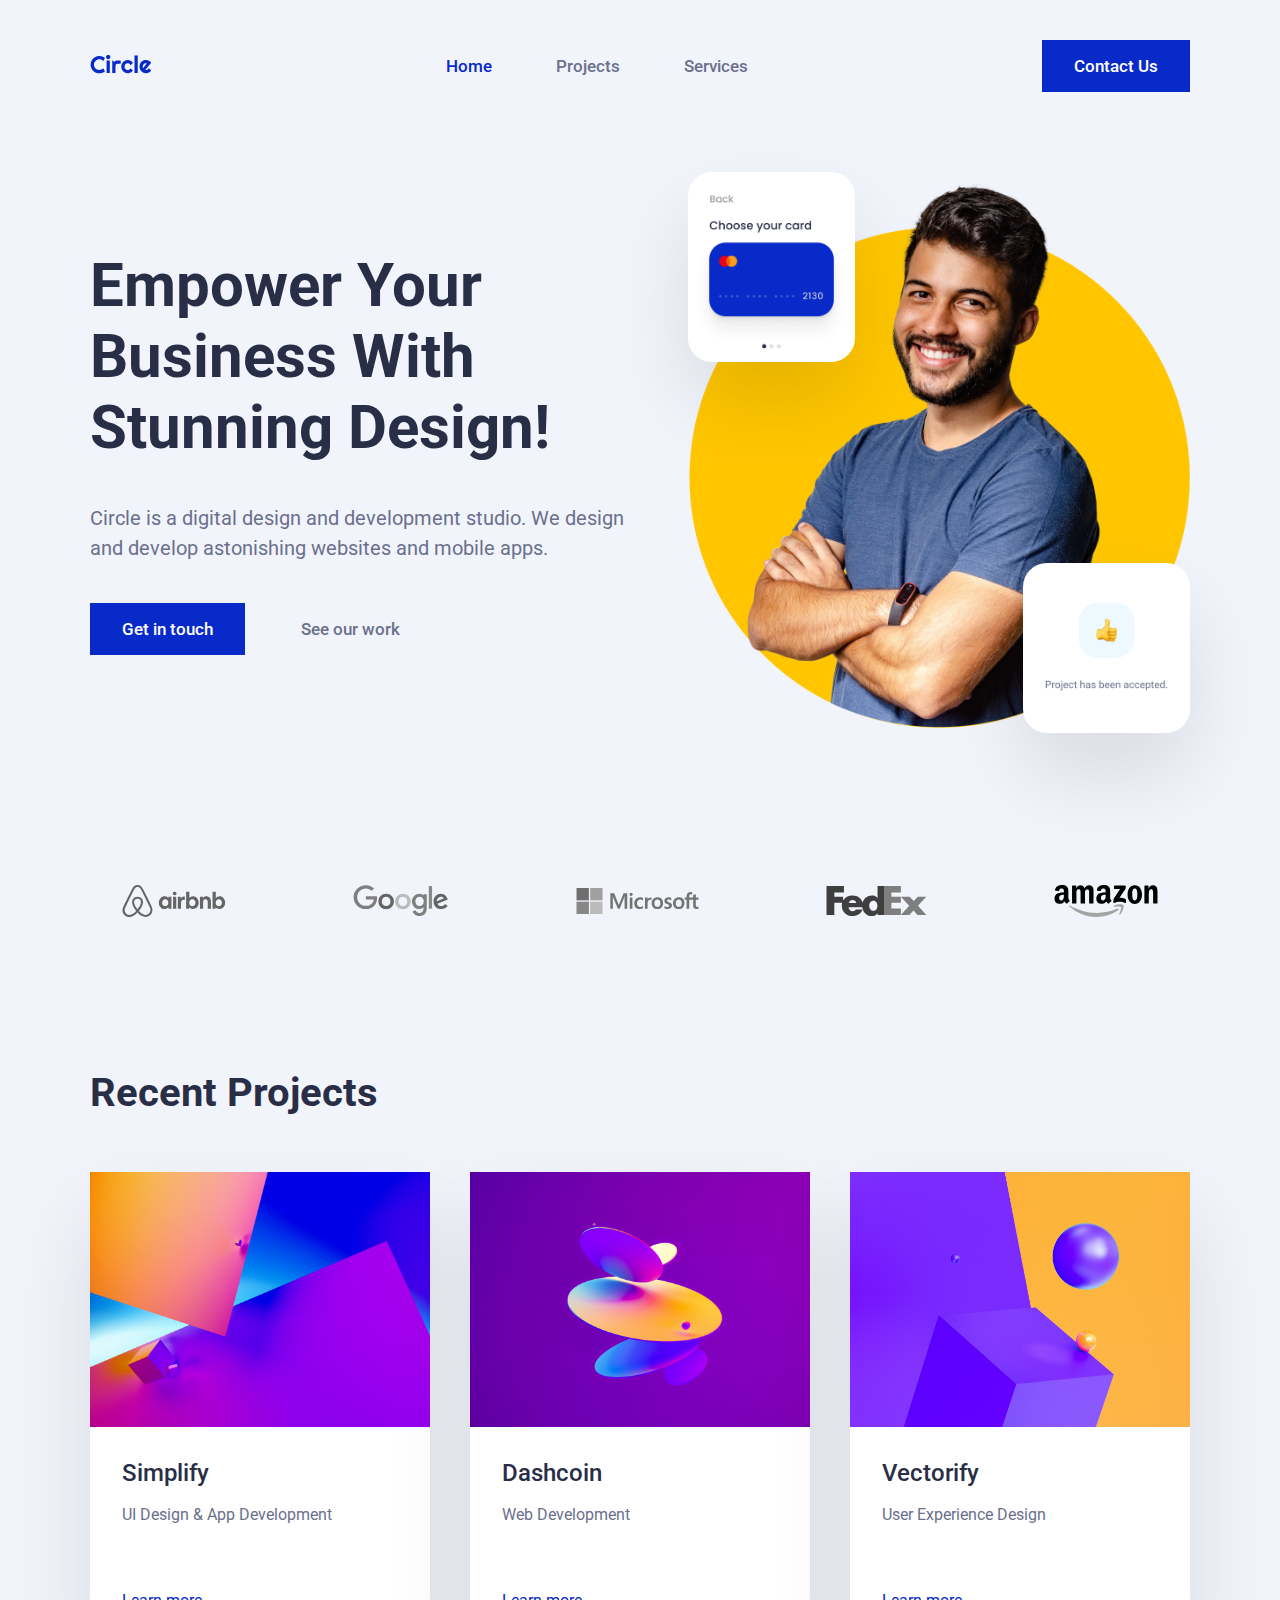
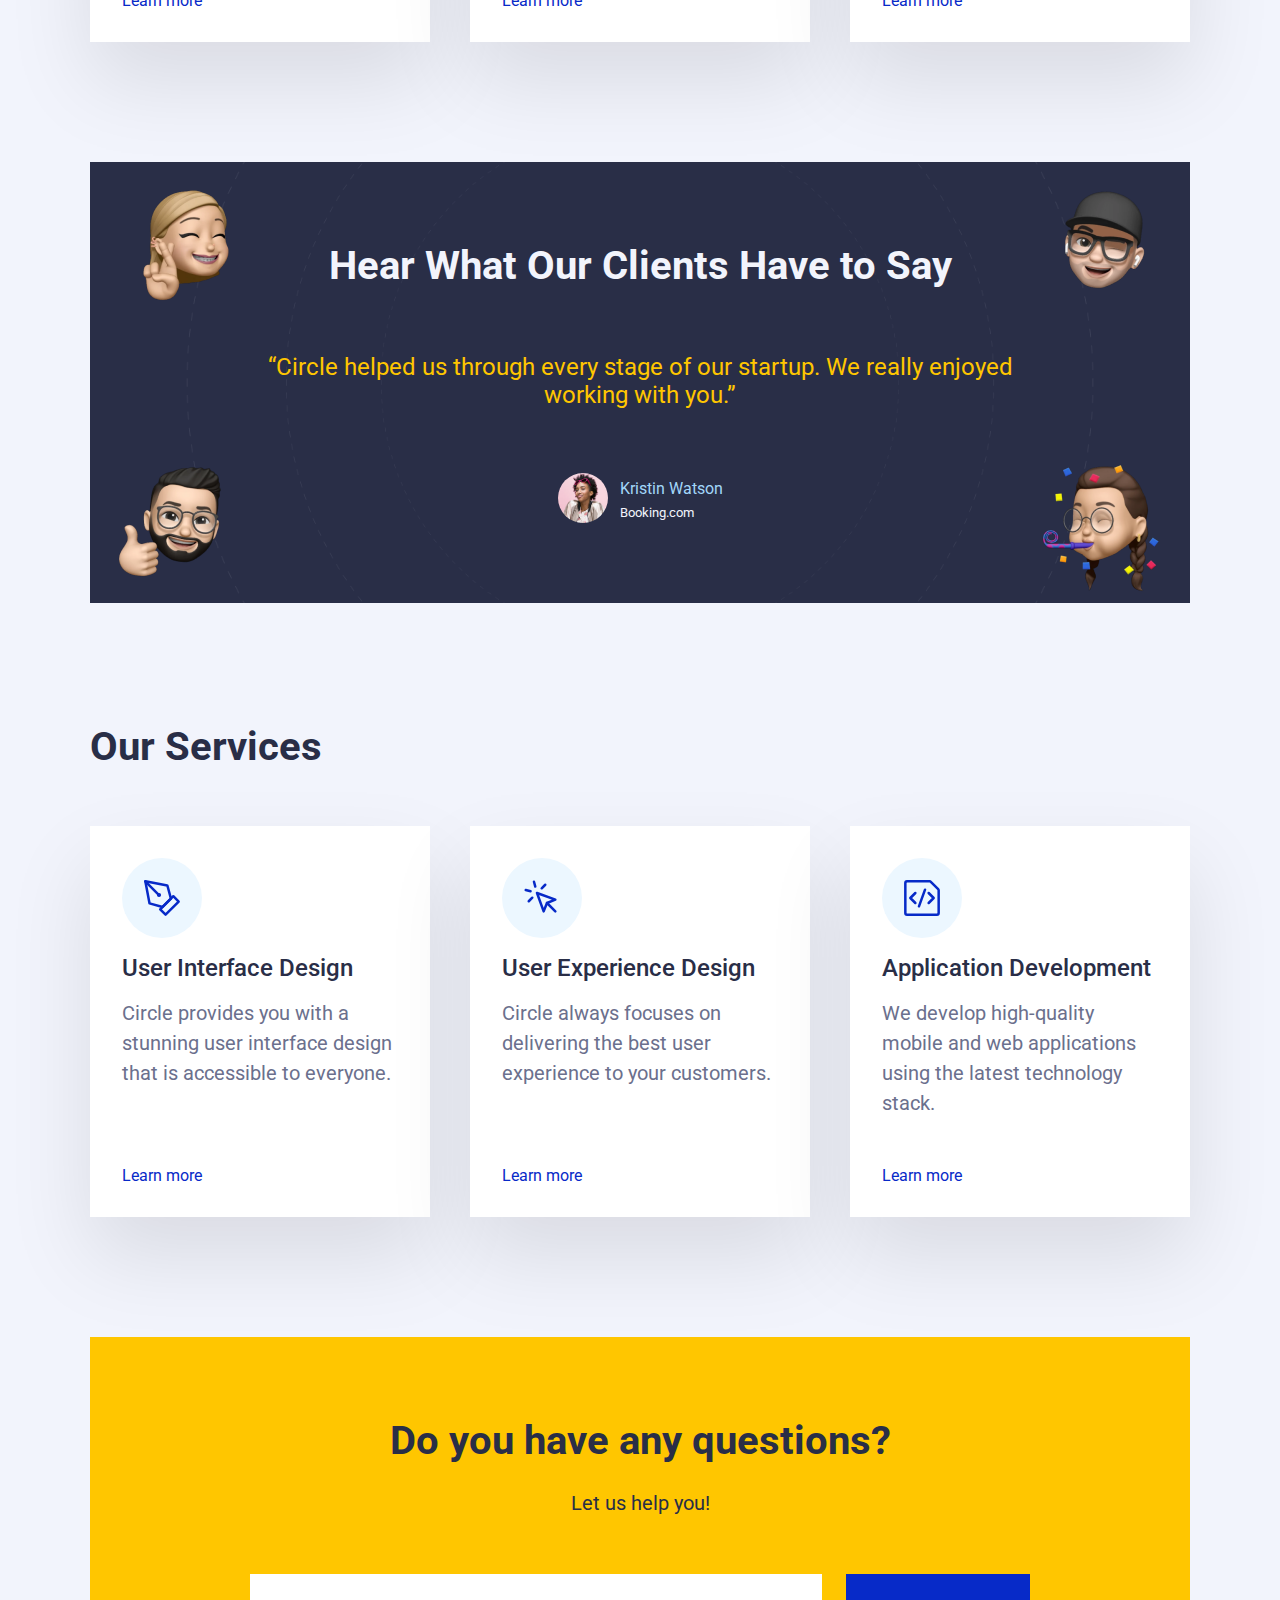
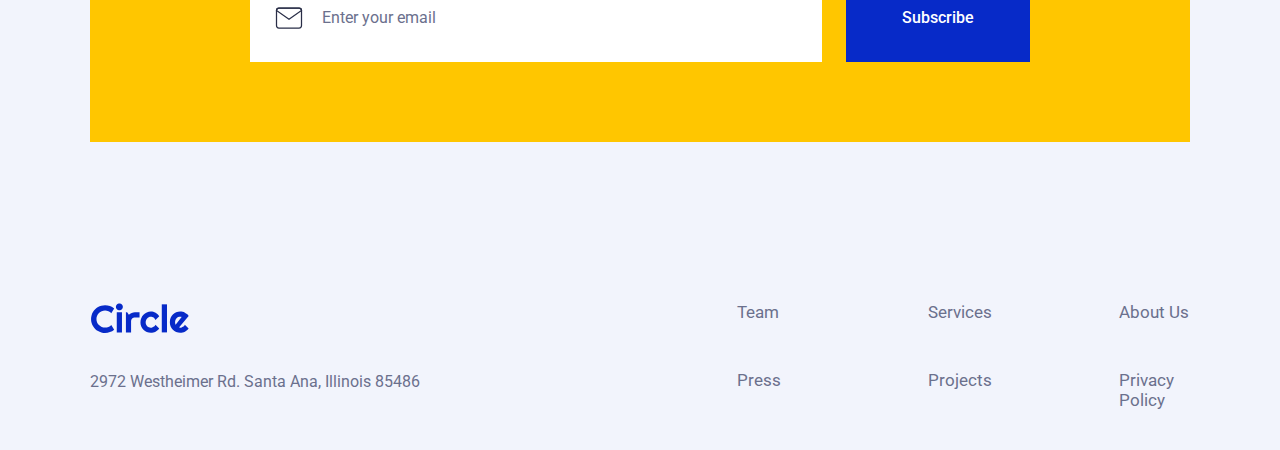
==== commit 9eca0e27: "Complete css media query" ====
--- a/index.html
+++ b/index.html
@@ -16,7 +16,7 @@
             <a href="index.html"><img src="assets/logos/circle.svg" alt="Circle logo"></a>
             <ul>
               <li><a href="index.html" class="header-nav-link-active">Home</a></li>
-              <li><a href="#projects">Projects</a></li>
+              <li><a href="#recent-projects">Projects</a></li>
               <li><a href="#services">Services</a></li>
             </ul>
             <a href="contact/contact.html" class="btn-primary">Contact Us</a>
@@ -29,7 +29,7 @@
           <p class="body-regular">Circle is a digital design and development studio. We design and develop astonishing websites and mobile apps.</p>
           <div class="hero-links">
             <a href="contact/contact.html" class="btn-primary">Get in touch</a>
-            <a href="#projects" class="btn-secondary">See our work</a>
+            <a href="#recent-projects" class="btn-secondary">See our work</a>
           </div>
         </div>
         <div class="hero-images">
@@ -55,30 +55,36 @@
           <img src="assets/logos/amazon-logo.svg" alt="Amazon logo">
         </div>
       </section>
-      <section id="projects">
+      <section id="recent-projects" class="projects">
         <h3>Recent Projects</h3>
         <div class="card-container">
           <article class="card">
             <img src="assets/projects-section/1.jpg" alt="Illustration of the Simplify project">
             <div class="project-card-copy">
-              <p class="body-medium">Simplify</p>
-              <p class="headline-regular">UI Design & App Development</p>
+              <div>
+                <p class="body-medium">Simplify</p>
+                <p class="headline-regular">UI Design & App Development</p>
+              </div>
               <a href="project/project.html" class="card-link">Learn more</a>
             </div>
           </article>
           <article class="card">
             <img src="assets/projects-section/2.jpg" alt="Illustration of the Dashcoin project">
             <div class="project-card-copy">
-              <p class="body-medium">Dashcoin</p>
-              <p class="headline-regular">Web Development</p>
+              <div>
+                <p class="body-medium">Dashcoin</p>
+                <p class="headline-regular">Web Development</p>
+              </div>
               <a href="project/project.html" class="card-link">Learn more</a>
             </div>
           </article>
           <article class="card">
             <img src="assets/projects-section/3.jpg" alt="Illustration of the Vectorify project">
             <div class="project-card-copy">
-              <p class="body-medium">Vectorify</p>
-              <p class="headline-regular">User Experience Design</p>
+              <div>
+                <p class="body-medium">Vectorify</p>
+                <p class="headline-regular">User Experience Design</p>
+              </div>
               <a href="project/project.html" class="card-link">Learn more</a>
             </div>
           </article>
@@ -103,32 +109,38 @@
         <h3>Our Services</h3>
         <div class="card-container">
           <article class="card">
-            <div class="services-icon">
-              <img src="assets/services-section/icons/1.svg" alt="">
+            <div>
+              <div class="services-icon">
+                <img src="assets/services-section/icons/1.svg" alt="">
+              </div>
+              <p class="body-medium">User Interface Design</p>
+              <p class="body-regular">Circle provides you with a stunning user interface design that is accessible to everyone.</p>
             </div>
-            <p class="body-medium">User Interface Design</p>
-            <p class="body-regular">Circle provides you with a stunning user interface design that is accessible to everyone.</p>
             <a class="card-link" href="">Learn more</a>
           </article>
           <article class="card">
-            <div class="services-icon">
-              <img src="assets/services-section/icons/2.svg" alt="">
+            <div>
+              <div class="services-icon">
+                <img src="assets/services-section/icons/2.svg" alt="">
+              </div>
+              <p class="body-medium">User Experience Design</p>
+              <p class="body-regular">Circle always focuses on delivering the best user experience to your customers.</p>
             </div>
-            <p class="body-medium">User Experience Design</p>
-            <p class="body-regular">Circle always focuses on delivering the best user experience to your customers.</p>
             <a class="card-link href="">Learn more</a>
           </article>
           <article class="card">
-            <div class="services-icon">
-              <img src="assets/services-section/icons/3.svg" alt="">
+            <div>
+              <div class="services-icon">
+                <img src="assets/services-section/icons/3.svg" alt="">
+              </div>
+              <p class="body-medium">Application Development</p>
+              <p class="body-regular">We develop high-quality mobile and web applications using the latest technology stack.</p>
             </div>
-            <p class="body-medium">Application Development</p>
-            <p class="body-regular">We develop high-quality mobile and web applications using the latest technology stack.</p>
             <a class="card-link href="">Learn more</a>
           </article>
         </div>
       </section>
-      <section id="cta">
+      <section id="cta-home" class="cta">
         <h3>Do you have any questions?</h3>
         <p class="body-regular">Let us help you!</p>
         <form id="newsletter" method="post">
@@ -156,7 +168,7 @@
           </div>
           <div class="footer-nav">
             <li><a class="footer-nav-link" href="">Press</a></li>
-            <li><a class="footer-nav-link" href="#projects">Projects</a></li>
+            <li><a class="footer-nav-link" href="#recent-projects">Projects</a></li>
             <li><a class="footer-nav-link" href="">Privacy Policy</a></li>
           </div>
         </ul>
--- a/main.css
+++ b/main.css
@@ -1,4 +1,4 @@
-/* Global */
+/* GLOBAL */
 
 @import url('https://fonts.googleapis.com/css2?family=Roboto:wght@400;500;700&display=swap');
 
@@ -15,40 +15,45 @@
     --color-secondary-1: #FFC600;
     --color-secondary-2: #FCE300;
     --color-white: #FFFFFF;
-    --font-size-h1: 60px;
+    --font-size-h1-mobile: 40px;
+    --font-size-h1-tablet: 48px;
+    --font-size-h1-desktop: 60px;
     --font-size-h2: 50px;
-    --font-size-h3: 40px;
+    --font-size-h3-tablet: 32px;
+    --font-size-h3-desktop: 40px;
     --font-size-h4: 24px;
+    --font-size-body-regular-tablet: 18px;
+    --font-size-body-regular-desktop: 20px;
     --font-size-body-medium: 24px;
-    --font-size-body-regular: 20px;
-    --font-size-headline: 17px;
+    --font-size-headline-mobile: 15px;
+    --font-size-headline-tablet: 17px;
     --font-size-caption-1: 15px;
     --font-size-caption-2: 13px;
 }
 
 * {
-  margin: 0;
-  padding: 0;
+    font-family: 'Roboto', sans-serif;
+    margin: 0;
+    padding: 0;
 }
 
 body {
     background-color: var(--color-neutral-light);
-    font-family: 'Roboto', sans-serif;
 }
 
 h1 {
     color: var(--color-neutral-dark);
-    font-size: var(--font-size-h1);
+    font-size: var(--font-size-h1-mobile);
 }
 
 h3 {
     color: var(--color-neutral-dark);
-    font-size: var(--font-size-h3);
+    font-size: var(--font-size-h3-tablet);
 }
 
 a {
     color: var(--color-neutral-medium);
-    font-size: var(--font-size-headline);
+    font-size: var(--font-size-headline-mobile);
     font-weight: 500;
     text-decoration: none;
 }
@@ -68,34 +73,34 @@
     margin-top: 48px;
 }
 
+q {
+    color: var(--color-secondary-1);
+    font-size: var(--font-size-body-medium);
+}
+
 .btn-primary {
     background-color: var(--color-primary-default);
     color: var(--color-white);
-    padding: 16px 32px;
+    padding: 16px 20px;
 }
 
 .btn-secondary {
     color: var(--color-neutral-medium);
-    padding: 16px 32px;
+    padding: 16px 20px;
 }
 
 .btn-big {
     display: flex;
-    padding: 32px 56px;
+    padding: 24px;
     align-items: center;
     justify-content: center;
     background-color: var(--color-primary-default);
     border: none;
 }
 
-q {
-    color: var(--color-secondary-1);
-    font-size: var(--font-size-body-medium);
-}
-
 .body-regular {
     color: var(--color-neutral-medium);
-    font-size: var(--font-size-body-regular);
+    font-size: var(--font-size-body-regular-tablet);
     line-height: 1.5;
 }
 
@@ -127,12 +132,46 @@
     width: 100%;
 }
 
-/* Header */
+@media screen and (min-width: 480px) {
+    h1 {
+        font-size: var(--font-size-h1-tablet);
+    }
+    a {
+        font-size: var(--font-size-headline-tablet);
+    }
+}
+
+/* @media screen and (min-width: 768px) {
+
+} */
+
+@media screen and (min-width: 1024px) {
+    h1 {
+        font-size: var(--font-size-h1-desktop);
+    }
+    h3 {
+        font-size: var(--font-size-h3-desktop);
+    }
+    .btn-primary {
+        padding: 16px 32px;
+    }
+    .btn-secondary {
+        padding: 16px 32px;
+    }
+    .btn-big {
+        padding: 32px 56px;
+    }
+    .body-regular {
+        font-size: var(--font-size-body-regular-desktop);
+    }
+}
+
+/* HEADER */
 
 header {
     background-color: var(--color-neutral-light);
     margin: 24px auto 64px auto;
-    padding: 16px 40px;
+    padding: 8px 24px;
     position: sticky;
     top: 0;
     z-index: 2;
@@ -150,27 +189,53 @@
     flex-wrap: wrap;
 }
 
+header nav img {
+    width: 150%;
+}
+
 header nav ul {
-    display: flex;
-    gap: 64px;
-    margin: 0 40px;
-    list-style-type: none;
-}
-
-/* Main */
+    display: none;
+}
+
+@media screen and (min-width: 480px) {
+    header {
+        padding: 16px 40px;
+    }
+    header nav img {
+        width: 200%;
+    }
+}
+
+@media screen and (min-width: 768px) {
+    header nav img {
+        width: 100%;
+    }
+    header nav ul {
+        display: flex;
+        gap: 64px;
+        margin: 0 40px;
+        list-style-type: none;
+    }
+}
+
+/* @media screen and (min-width: 1024px) {
+
+} */
+
+/* MAIN */
 
 main {
     display: flex;
     flex-direction: column;
-    gap: 120px;
+    gap: 80px;
     max-width: 1100px;
     margin: 0 auto;
-    padding: 0 40px;
+    padding: 0 24px;
 }
 
 .card-container {
     display: flex;
-    gap: 40px;
+    gap: 32px;
     flex-wrap: wrap;
 }
 
@@ -178,89 +243,155 @@
     background-color: var(--color-white);
     flex: 1;
     box-shadow: 0 40px 80px 0 rgb(0 0 0 / 10%);
-}
-
-/* Projects Section */
-
-section#projects {
+    min-width: 200px;
+}
+
+@media screen and (min-width: 480px) {
+    main {
+        padding: 0 40px;
+    }
+}
+
+/* @media screen and (min-width: 768px) {
+
+} */
+
+@media screen and (min-width: 1024px) {
+    main {
+        gap: 120px;
+    }
+    .card-container {
+        gap: 40px;
+    }
+}
+
+/* PROJECTS SECTION */
+
+section.projects {
     display: flex;
     flex-direction: column;
     gap: 56px;
 }
 
-section#projects article.card img {
+section.projects article.card {
+    display: flex;
+    flex-direction: column;
+}
+
+section.projects article.card img {
     aspect-ratio: 4 / 3;
     object-fit: cover;
 }
 
-section#projects article.card div.project-card-copy {
-    display: flex;
-    flex-direction: column;
-    padding: 32px;
-}
-
-section#projects article.card div.project-card-copy p {
+section.projects article.card div.project-card-copy {
+    display: flex;
+    flex-direction: column;
+    padding: 24px;
+    justify-content: space-between;
+    height: 100%;
+}
+
+section.projects article.card div.project-card-copy p {
     margin-bottom: 16px;
 }
 
-/* CTA Section */
-
-section#cta {
+/* @media screen and (min-width: 480px) {
+
+} */
+
+/* @media screen and (min-width: 768px) {
+
+} */
+
+@media screen and (min-width: 1024px) {
+    section.projects article.card div.project-card-copy {
+        padding: 32px;
+    }
+}
+
+/* CTA SECTION */
+
+section.cta {
     background-color: var(--color-secondary-1);
     display: flex;
     flex-direction: column;
     text-align: center;
     gap: 24px;
-    padding: 80px;
-}
-
-section#cta p {
+    padding: 40px;
+}
+
+section.cta p {
     color: var(--color-neutral-dark);
 }
 
-section#cta form {
-    display: flex;
-    margin: 32px 80px 0 80px;
+section.cta form {
+    display: flex;
+    margin: 0;
     gap: 24px;
     flex-wrap: wrap;
     justify-content: center;
 }
 
-section#cta div.cta-input-field {
+section.cta div.cta-input-field {
     display: flex;
     flex: 1;
     align-items: center;
 }
 
-section#cta i.cta-input-icon {
+section.cta i.cta-input-icon {
     display: flex;
     padding: 24px;
     position: absolute;
 }
 
-section#cta input {
-    display: flex;
-    padding: 32px 32px 32px 72px;
+section.cta input {
+    display: flex;
+    padding: 24px 24px 24px 64px;
     border: none;
     flex: 1;
     color: var(--color-neutral-dark);
 }
 
-section#cta input::placeholder {
+section.cta input::placeholder {
     color: var(--color-neutral-medium);
 }
 
-/* Footer */
+@media screen and (min-width: 480px) {
+    section.cta {
+        padding: 80px;
+    }
+    section.cta form {
+        margin: 32px 0 0 0;
+    }
+    section.cta input {
+        padding: 24px 24px 24px 72px;
+    }
+}
+
+@media screen and (min-width: 768px) {
+    section.cta form {
+        margin: 32px 80px 0 80px;
+    }
+}
+
+@media screen and (min-width: 1024px) {
+    section.cta input {
+        padding: 32px 32px 32px 72px;
+    }
+}
+
+/* FOOTER */
 
 footer {
     max-width: 1100px;
-    margin: 160px auto 40px auto;
-    padding: 0 40px;
+    margin: 120px auto 40px auto;
+    padding: 0 24px;
 }
 
 footer nav {
     display: flex;
-    gap: 80px;
+    flex-direction: column;
+    gap: 64px;
     justify-content: space-between;
 }
 
@@ -281,11 +412,43 @@
 footer nav ul {
     display: flex;
     flex-direction: column;
-    gap: 48px;
+    gap: 32px;
     list-style-type: none;
 }
 
 footer nav ul div.footer-nav {
     display: flex;
-    gap: 120px;
+    justify-content: space-between;
+}
+
+footer nav ul div.footer-nav li {
+    flex: 1;
+}
+
+@media screen and (min-width: 480px) {
+    footer {
+        padding: 0 40px;
+    }
+}
+
+@media screen and (min-width: 768px) {
+    footer nav {
+        flex-direction: row;
+        gap: 80px;
+    }
+    footer nav ul {
+        gap: 48px;
+    }
+    footer nav ul div.footer-nav {
+        gap: 56px;
+    }
+}
+
+@media screen and (min-width: 1024px) {
+    footer {
+        margin-top: 160px;
+    }
+    footer nav ul div.footer-nav {
+        gap: 120px;
+    }
 }--- a/index.css
+++ b/index.css
@@ -1,20 +1,21 @@
-/* Hero Section */
+/* HERO SECTION */
 
 section#hero {
     display: flex;
-    gap: 40px;
+    flex-direction: column;
+    gap: 80px;
+    align-items: center;
 }
 
 section#hero div.hero-copy {
     display: flex;
     flex-direction: column;
-    justify-content: center;
-    gap: 40px;
+    gap: 24px;
 }
 
 section#hero div.hero-copy div.hero-links {
     display: flex;
-    gap: 24px;
+    gap: 16px;
 }
 
 section#hero div.hero-images {
@@ -45,7 +46,26 @@
     box-shadow: 0 40px 80px 0 rgb(0 0 0 / 10%);
 }
 
-/* Clients Section */
+@media screen and (min-width: 480px) {
+    section#hero div.hero-copy div.hero-links {
+        gap: 24px;
+    }
+}
+
+@media screen and (min-width: 768px) {
+    section#hero {
+        flex-direction: row;
+        gap: 40px;
+    }
+}
+
+@media screen and (min-width: 1024px) {
+    section#hero div.hero-copy {
+        gap: 40px;
+    }
+}
+
+/* CLIENTS SECTION */
 
 section#clients {
     display: flex;
@@ -59,7 +79,7 @@
     border-radius: 20px;
 }
 
-/* Testimonial Section */
+/* TESTIMONIAL SECTION */
 
 section#testimonial {
     background-color: var(--color-neutral-dark);
@@ -70,8 +90,8 @@
     text-align: center;
     display: flex;
     flex-direction: column;
-    gap: 64px;
-    padding: 80px 160px;
+    gap: 40px;
+    padding: 160px 32px;
     position: relative;
 }
 
@@ -105,34 +125,75 @@
 }
 
 section#testimonial img.memoji-1 {
-    width: 150px;
+    width: 120px;
     position: absolute;
     top: 8px;
-    left: 16px;
+    left: 0;
 }
 
 section#testimonial img.memoji-2 {
-    width: 150px;
+    width: 120px;
     position: absolute;
     top: 8px;
-    right: 16px;
+    right: 0;
 }
 
 section#testimonial img.memoji-3 {
-    width: 150px;
+    width: 120px;
     position: absolute;
     bottom: 8px;
-    left: 8px;
+    left: 0;
 }
 
 section#testimonial img.memoji-4 {
-    width: 150px;
+    width: 120px;
     position: absolute;
     bottom: 8px;
-    right: 8px;
-}
-
-/* Services Section */
+    right: 0;
+}
+
+@media screen and (min-width: 480px) {
+    section#testimonial {
+        padding: 160px 80px;
+    }
+    section#testimonial img.memoji-1 {
+        width: 150px;
+        position: absolute;
+        top: 8px;
+        left: 16px;
+    }
+    section#testimonial img.memoji-2 {
+        width: 150px;
+        position: absolute;
+        top: 8px;
+        right: 16px;
+    }
+    section#testimonial img.memoji-3 {
+        width: 150px;
+        position: absolute;
+        bottom: 8px;
+        left: 8px;
+    }
+    section#testimonial img.memoji-4 {
+        width: 150px;
+        position: absolute;
+        bottom: 8px;
+        right: 8px;
+    }
+}
+
+@media screen and (min-width: 768px) {
+    section#testimonial {
+        gap: 64px;
+        padding: 80px 160px;
+    }
+}
+
+/* @media screen and (min-width: 1024px) {
+
+} */
+
+/* SERVICES SECTION */
 
 section#services {
     display: flex;
@@ -143,15 +204,39 @@
 section#services article.card {
     display: flex;
     flex-direction: column;
-    padding: 32px;
-    gap: 24px;
+    padding: 24px;
+    justify-content: space-between;
+    max-height: 100%;
 }
 
 section#services div.services-icon {
     background-color: var(--color-neutral-light-blue);
     border-radius: 100%;
-    max-width: 80px;
-    max-height: 80px;
-    padding: 20px;
+    max-width: 64px;
+    max-height: 64px;
+    padding: 16px;
     box-sizing: border-box;
+}
+
+section#services p.body-medium {
+    margin: 16px 0;
+}
+
+/* @media screen and (min-width: 480px) {
+
+} */
+
+/* @media screen and (min-width: 768px) {
+
+} */
+
+@media screen and (min-width: 1024px) {
+    section#services article.card {
+        padding: 32px;
+    }
+    section#services div.services-icon {
+        max-width: 80px;
+        max-height: 80px;
+        padding: 20px;
+    }
 }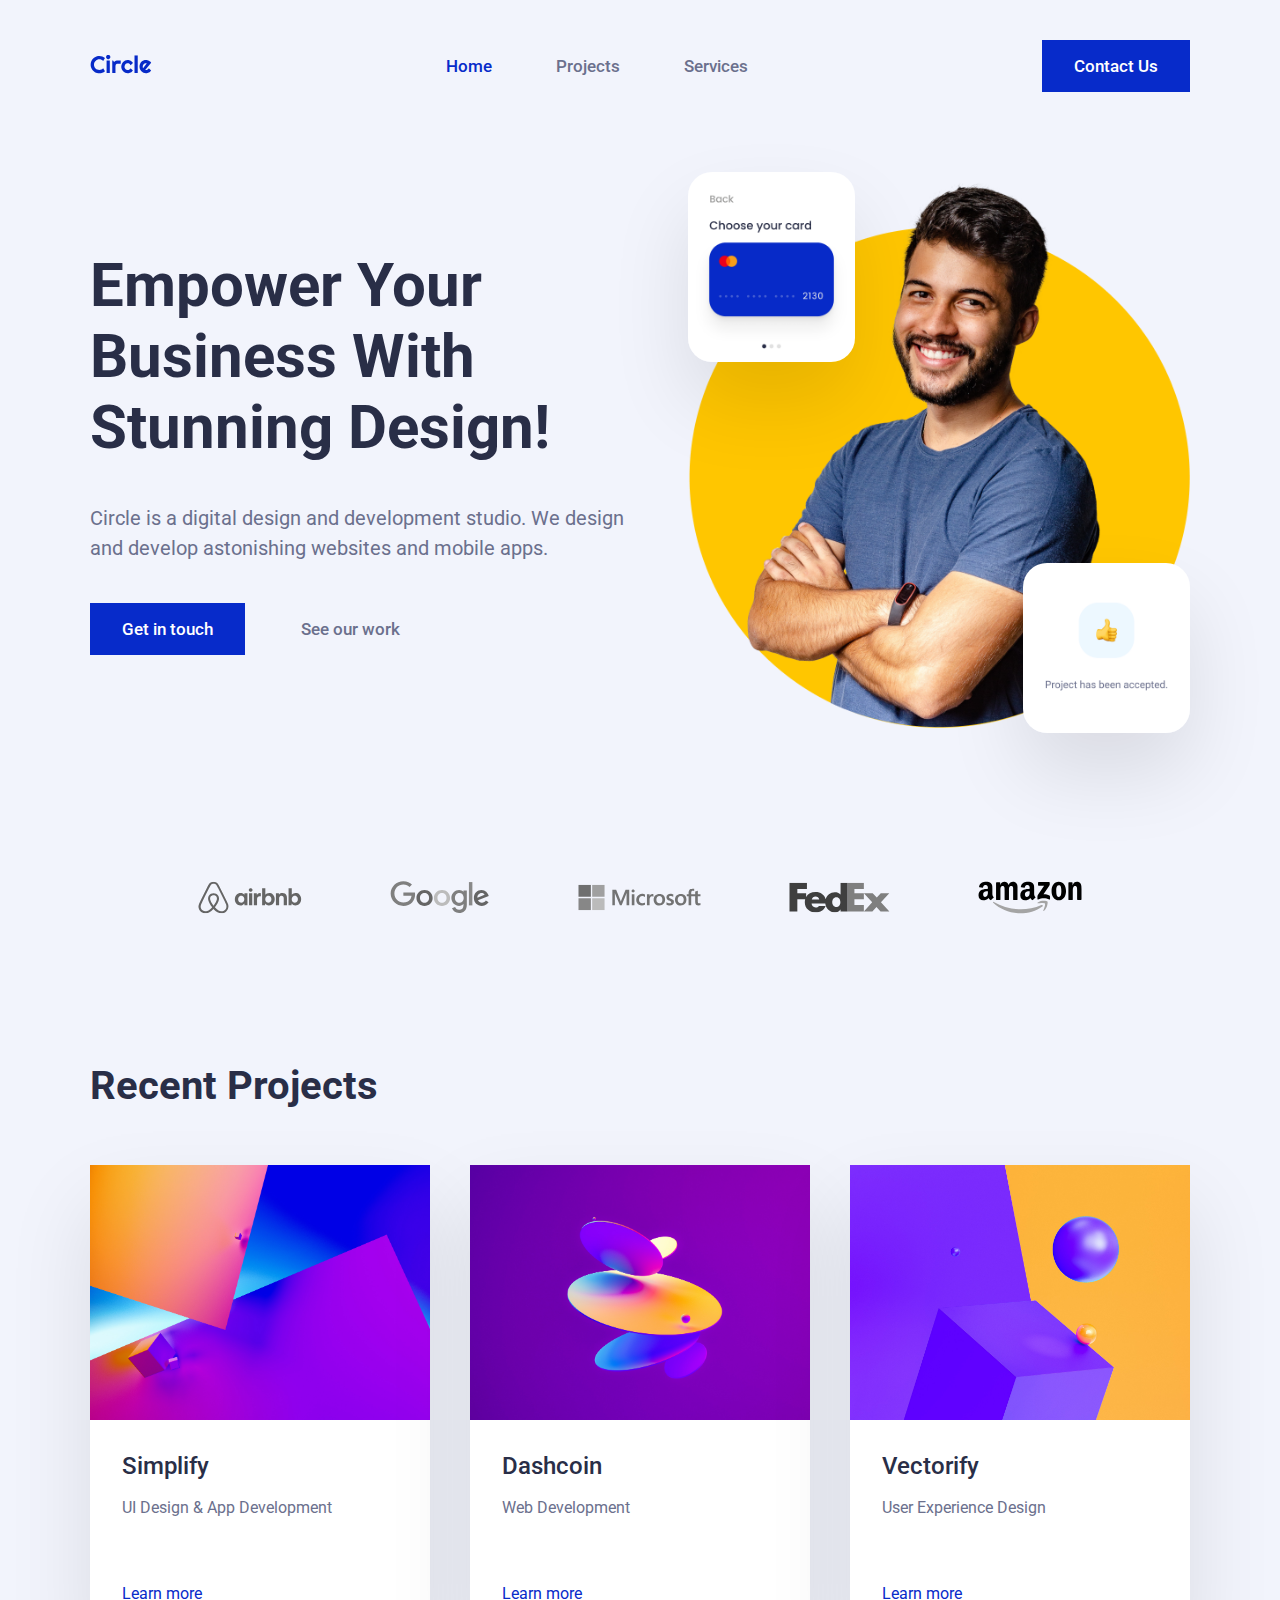
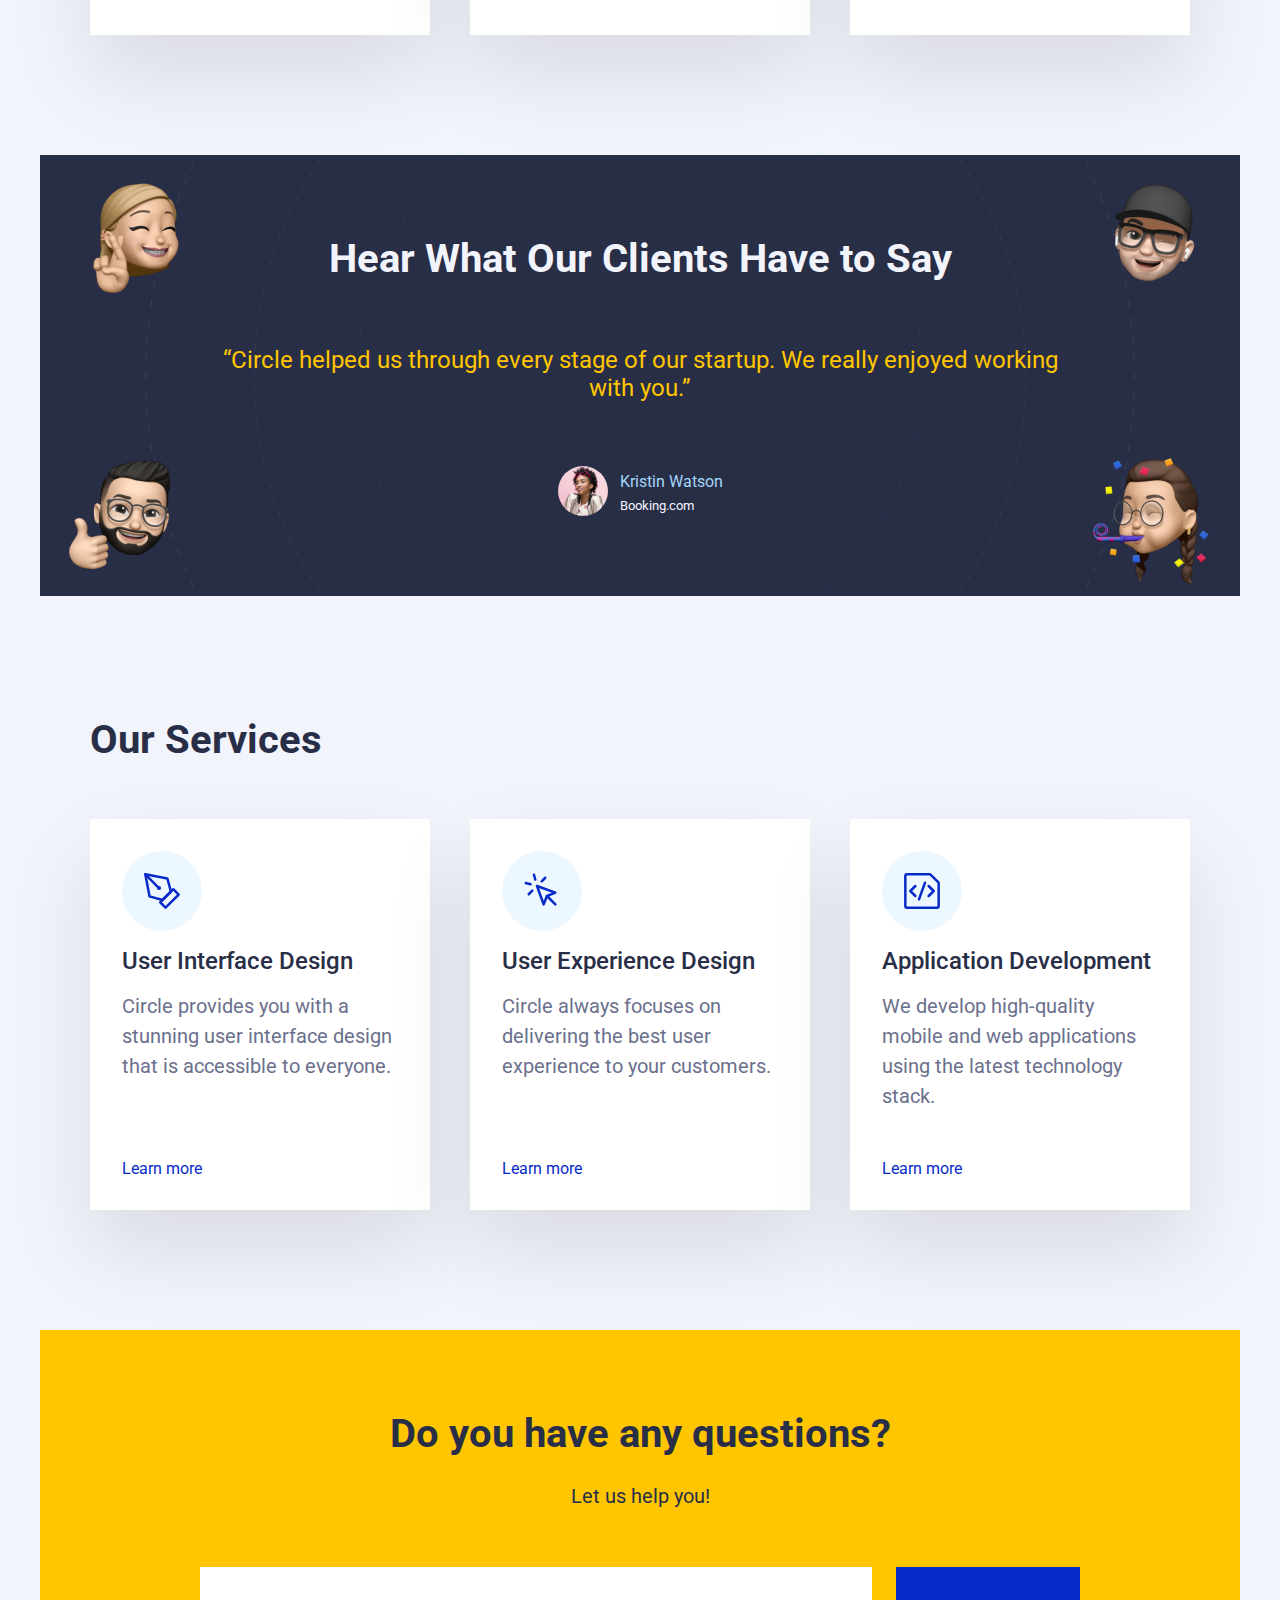
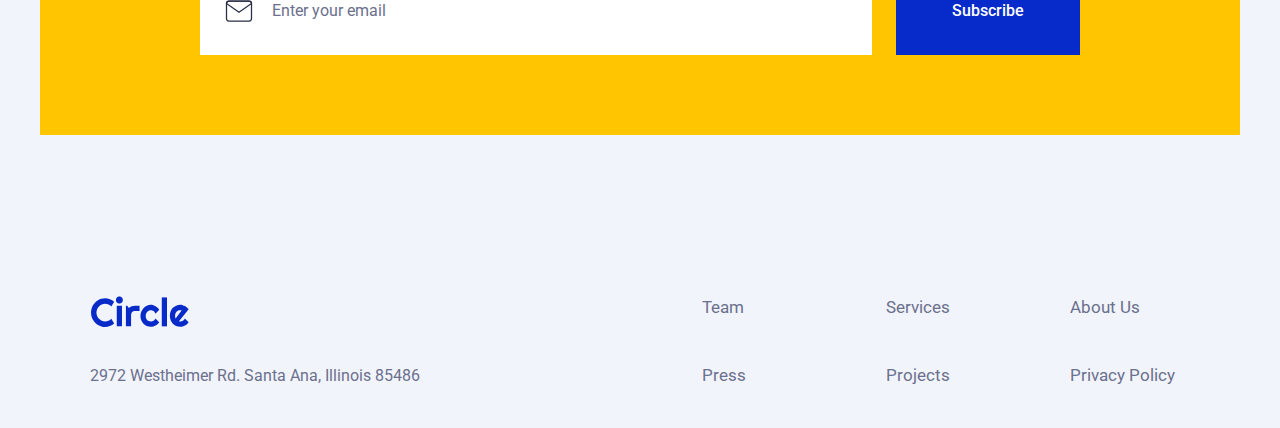
==== commit d88ee216: "Refined html and css" ====
--- a/index.html
+++ b/index.html
@@ -12,15 +12,15 @@
 
   <body>
     <header>
-        <nav>
-            <a href="index.html"><img src="assets/logos/circle.svg" alt="Circle logo"></a>
-            <ul>
-              <li><a href="index.html" class="header-nav-link-active">Home</a></li>
-              <li><a href="#recent-projects">Projects</a></li>
-              <li><a href="#services">Services</a></li>
-            </ul>
-            <a href="contact/contact.html" class="btn-primary">Contact Us</a>
-        </nav>
+      <nav>
+        <a href="index.html"><img src="assets/logos/circle.svg" alt="Circle logo"></a>
+        <ul>
+          <li><a class="header-nav-link header-nav-link-active" href="index.html">Home</a></li>
+          <li><a class="header-nav-link" href="#recent-projects">Projects</a></li>
+          <li><a class="header-nav-link" href="#services">Services</a></li>
+        </ul>
+        <a href="contact/contact.html" class="btn-primary">Contact Us</a>
+      </nav>
     </header>
     <main>
       <section id="hero">
@@ -100,10 +100,10 @@
             <p class="caption-2">Booking.com</p>
           </div>
         </div>
-        <img class="memoji-1" src="assets/testimonial-section/memoji-1.png" alt="">
-        <img class="memoji-2" src="assets/testimonial-section/memoji-2.png" alt="">
-        <img class="memoji-3" src="assets/testimonial-section/memoji-3.png" alt="">
-        <img class="memoji-4" src="assets/testimonial-section/memoji-4.png" alt="">
+        <img class="memoji memoji-top-left" src="assets/testimonial-section/memoji-1.png" alt="">
+        <img class="memoji memoji-top-right" src="assets/testimonial-section/memoji-2.png" alt="">
+        <img class="memoji memoji-bottom-left" src="assets/testimonial-section/memoji-3.png" alt="">
+        <img class="memoji memoji-bottom-right" src="assets/testimonial-section/memoji-4.png" alt="">
       </section>
       <section id="services">
         <h3>Our Services</h3>
@@ -126,7 +126,7 @@
               <p class="body-medium">User Experience Design</p>
               <p class="body-regular">Circle always focuses on delivering the best user experience to your customers.</p>
             </div>
-            <a class="card-link href="">Learn more</a>
+            <a class="card-link" href="">Learn more</a>
           </article>
           <article class="card">
             <div>
@@ -136,7 +136,7 @@
               <p class="body-medium">Application Development</p>
               <p class="body-regular">We develop high-quality mobile and web applications using the latest technology stack.</p>
             </div>
-            <a class="card-link href="">Learn more</a>
+            <a class="card-link" href="">Learn more</a>
           </article>
         </div>
       </section>
--- a/main.css
+++ b/main.css
@@ -4,7 +4,8 @@
 
 :root {
     --color-accent: #43D2FF;
-    --color-primary-default: #072AC8;
+    --color-primary-default-10: hsl(229, 93%, 41%);
+    --color-primary-default-20: hsl(229, 93%, 31%);
     --color-primary-hover: #A2D6F9;
     --color-primary-tapped: #D1EDFF;
     --color-neutral-dark: #292E47;
@@ -51,37 +52,58 @@
     font-size: var(--font-size-h3-tablet);
 }
 
+q {
+    color: var(--color-secondary-1);
+    font-size: var(--font-size-body-medium);
+}
+
 a {
     color: var(--color-neutral-medium);
     font-size: var(--font-size-headline-mobile);
     font-weight: 500;
     text-decoration: none;
-}
-
-a.header-nav-link-active {
-    color: var(--color-primary-default);
-}
-
-a.footer-nav-link {
-    font-weight: 400;
-}
-
-a.card-link {
-    color: var(--color-primary-default);
+    transition: 0.2s;
+}
+
+.header-nav-link:hover {
+    color: var(--color-neutral-dark);
+}
+
+.header-nav-link-active {
+    color: var(--color-primary-default-10);
+}
+
+.header-nav-link-active:hover {
+    color: var(--color-primary-default-20);
+}
+
+.card-link {
+    color: var(--color-primary-default-10);
     font-size: var(--font-size-headline);
     font-weight: 400;
     margin-top: 48px;
 }
 
-q {
-    color: var(--color-secondary-1);
-    font-size: var(--font-size-body-medium);
+.card-link:hover {
+    color: var(--color-primary-default-20);
+}
+
+.footer-nav-link {
+    font-weight: 400;
+}
+
+.footer-nav-link:hover {
+    color: var(--color-neutral-dark);
 }
 
 .btn-primary {
-    background-color: var(--color-primary-default);
+    background-color: var(--color-primary-default-10);
     color: var(--color-white);
     padding: 16px 20px;
+}
+
+.btn-primary:hover {
+    background-color: var(--color-primary-default-20);
 }
 
 .btn-secondary {
@@ -89,13 +111,22 @@
     padding: 16px 20px;
 }
 
+.btn-secondary:hover {
+    background-color: var(--color-neutral-medium-transparent);
+}
+
 .btn-big {
     display: flex;
     padding: 24px;
     align-items: center;
     justify-content: center;
-    background-color: var(--color-primary-default);
     border: none;
+    background-color: var(--color-primary-default-10);
+    transition: 0.2s;
+}
+
+.btn-big:hover {
+    background-color: var(--color-primary-default-20);
 }
 
 .body-regular {
@@ -141,10 +172,6 @@
     }
 }
 
-/* @media screen and (min-width: 768px) {
-
-} */
-
 @media screen and (min-width: 1024px) {
     h1 {
         font-size: var(--font-size-h1-desktop);
@@ -170,7 +197,7 @@
 
 header {
     background-color: var(--color-neutral-light);
-    margin: 24px auto 64px auto;
+    margin: 24px auto 0 auto;
     padding: 8px 24px;
     position: sticky;
     top: 0;
@@ -218,23 +245,25 @@
     }
 }
 
-/* @media screen and (min-width: 1024px) {
-
-} */
-
 /* MAIN */
 
 main {
     display: flex;
     flex-direction: column;
     gap: 80px;
+    margin: 64px 0 120px 0;
+    padding: 0 24px;
+}
+
+section {
     max-width: 1100px;
-    margin: 0 auto;
-    padding: 0 24px;
+    width: 100%;
+    margin: auto;
 }
 
 .card-container {
     display: flex;
+    flex-direction: column;
     gap: 32px;
     flex-wrap: wrap;
 }
@@ -242,8 +271,13 @@
 .card {
     background-color: var(--color-white);
     flex: 1;
+    min-width: 200px;
     box-shadow: 0 40px 80px 0 rgb(0 0 0 / 10%);
-    min-width: 200px;
+    transition: 0.2s;
+}
+
+.card:hover {
+    box-shadow: 0 32px 48px 0 rgb(0 0 0 / 20%);
 }
 
 @media screen and (min-width: 480px) {
@@ -252,9 +286,11 @@
     }
 }
 
-/* @media screen and (min-width: 768px) {
-
-} */
+@media screen and (min-width: 768px) {
+    .card-container {
+        flex-direction: row;
+    }
+}
 
 @media screen and (min-width: 1024px) {
     main {
@@ -265,6 +301,12 @@
     }
 }
 
+@media screen and (min-width: 1440px) {
+    main {
+        padding: 0 80px;
+    }
+}
+
 /* PROJECTS SECTION */
 
 section.projects {
@@ -295,14 +337,6 @@
     margin-bottom: 16px;
 }
 
-/* @media screen and (min-width: 480px) {
-
-} */
-
-/* @media screen and (min-width: 768px) {
-
-} */
-
 @media screen and (min-width: 1024px) {
     section.projects article.card div.project-card-copy {
         padding: 32px;
@@ -318,6 +352,8 @@
     text-align: center;
     gap: 24px;
     padding: 40px;
+    box-sizing: border-box;
+    max-width: 100%;
 }
 
 section.cta p {
@@ -336,6 +372,7 @@
     display: flex;
     flex: 1;
     align-items: center;
+    max-width: 892.5px;
 }
 
 section.cta i.cta-input-icon {
@@ -384,7 +421,7 @@
 
 footer {
     max-width: 1100px;
-    margin: 120px auto 40px auto;
+    margin: 0 auto 40px auto;
     padding: 0 24px;
 }
 
@@ -423,6 +460,7 @@
 
 footer nav ul div.footer-nav li {
     flex: 1;
+    width: 120px;
 }
 
 @media screen and (min-width: 480px) {
@@ -435,12 +473,13 @@
     footer nav {
         flex-direction: row;
         gap: 80px;
+        align-items: center;
     }
     footer nav ul {
         gap: 48px;
     }
     footer nav ul div.footer-nav {
-        gap: 56px;
+        gap: 32px;
     }
 }
 
@@ -449,6 +488,6 @@
         margin-top: 160px;
     }
     footer nav ul div.footer-nav {
-        gap: 120px;
+        gap: 64px;
     }
 }--- a/index.css
+++ b/index.css
@@ -69,14 +69,33 @@
 
 section#clients {
     display: flex;
-    justify-content: space-between;
+    justify-content: center;
+    gap: 24px;
+    flex-wrap: wrap;
 }
 
 section#clients div {
     display: flex;
-    padding: 32px;
+    min-width: 100px;
+    padding: 24px;
+    border-radius: 16px;
     filter: grayscale(1);
-    border-radius: 20px;
+    transition: 0.2s;
+}
+
+section#clients div:hover {
+    filter: none;
+    background-color: var(--color-white);
+}
+
+@media screen and (min-width: 1024px) {
+    section#clients {
+        gap: 32px;
+    }
+    section#clients div {
+        padding: 28px;
+        border-radius: 20px;
+    }
 }
 
 /* TESTIMONIAL SECTION */
@@ -93,6 +112,8 @@
     gap: 40px;
     padding: 160px 32px;
     position: relative;
+    box-sizing: border-box;
+    max-width: 100%;
 }
 
 section#testimonial h3 {
@@ -124,30 +145,27 @@
     color: var(--color-primary-hover);
 }
 
-section#testimonial img.memoji-1 {
+section#testimonial img.memoji {
     width: 120px;
     position: absolute;
+}
+
+section#testimonial img.memoji-top-left {
     top: 8px;
     left: 0;
 }
 
-section#testimonial img.memoji-2 {
-    width: 120px;
-    position: absolute;
+section#testimonial img.memoji-top-right {
     top: 8px;
     right: 0;
 }
 
-section#testimonial img.memoji-3 {
-    width: 120px;
-    position: absolute;
+section#testimonial img.memoji-bottom-left {
     bottom: 8px;
     left: 0;
 }
 
-section#testimonial img.memoji-4 {
-    width: 120px;
-    position: absolute;
+section#testimonial img.memoji-bottom-right {
     bottom: 8px;
     right: 0;
 }
@@ -156,28 +174,19 @@
     section#testimonial {
         padding: 160px 80px;
     }
-    section#testimonial img.memoji-1 {
+    section#testimonial img.memoji {
         width: 150px;
-        position: absolute;
-        top: 8px;
+    }
+    section#testimonial img.memoji-top-left {
         left: 16px;
     }
-    section#testimonial img.memoji-2 {
-        width: 150px;
-        position: absolute;
-        top: 8px;
+    section#testimonial img.memoji-top-right {
         right: 16px;
     }
-    section#testimonial img.memoji-3 {
-        width: 150px;
-        position: absolute;
-        bottom: 8px;
+    section#testimonial img.memoji-bottom-left {
         left: 8px;
     }
-    section#testimonial img.memoji-4 {
-        width: 150px;
-        position: absolute;
-        bottom: 8px;
+    section#testimonial img.memoji-bottom-right {
         right: 8px;
     }
 }
@@ -189,9 +198,34 @@
     }
 }
 
-/* @media screen and (min-width: 1024px) {
-
-} */
+@media screen and (min-width: 1440px) {
+    section#testimonial div.profile {
+        gap: 16px;
+    }
+    section#testimonial img.profile-picture {
+        width: 80px;
+        height: 80px;
+    }
+    section#testimonial img.memoji {
+        width: 170px;
+    }
+    section#testimonial img.memoji-top-left {
+        top: 8px;
+        left: 32px;
+    }
+    section#testimonial img.memoji-top-right {
+        top: 8px;
+        right: 32px;
+    }
+    section#testimonial img.memoji-bottom-left {
+        bottom: 8px;
+        left: 16px;
+    }
+    section#testimonial img.memoji-bottom-right {
+        bottom: 8px;
+        right: 16px;
+    }
+}
 
 /* SERVICES SECTION */
 
@@ -222,14 +256,6 @@
     margin: 16px 0;
 }
 
-/* @media screen and (min-width: 480px) {
-
-} */
-
-/* @media screen and (min-width: 768px) {
-
-} */
-
 @media screen and (min-width: 1024px) {
     section#services article.card {
         padding: 32px;
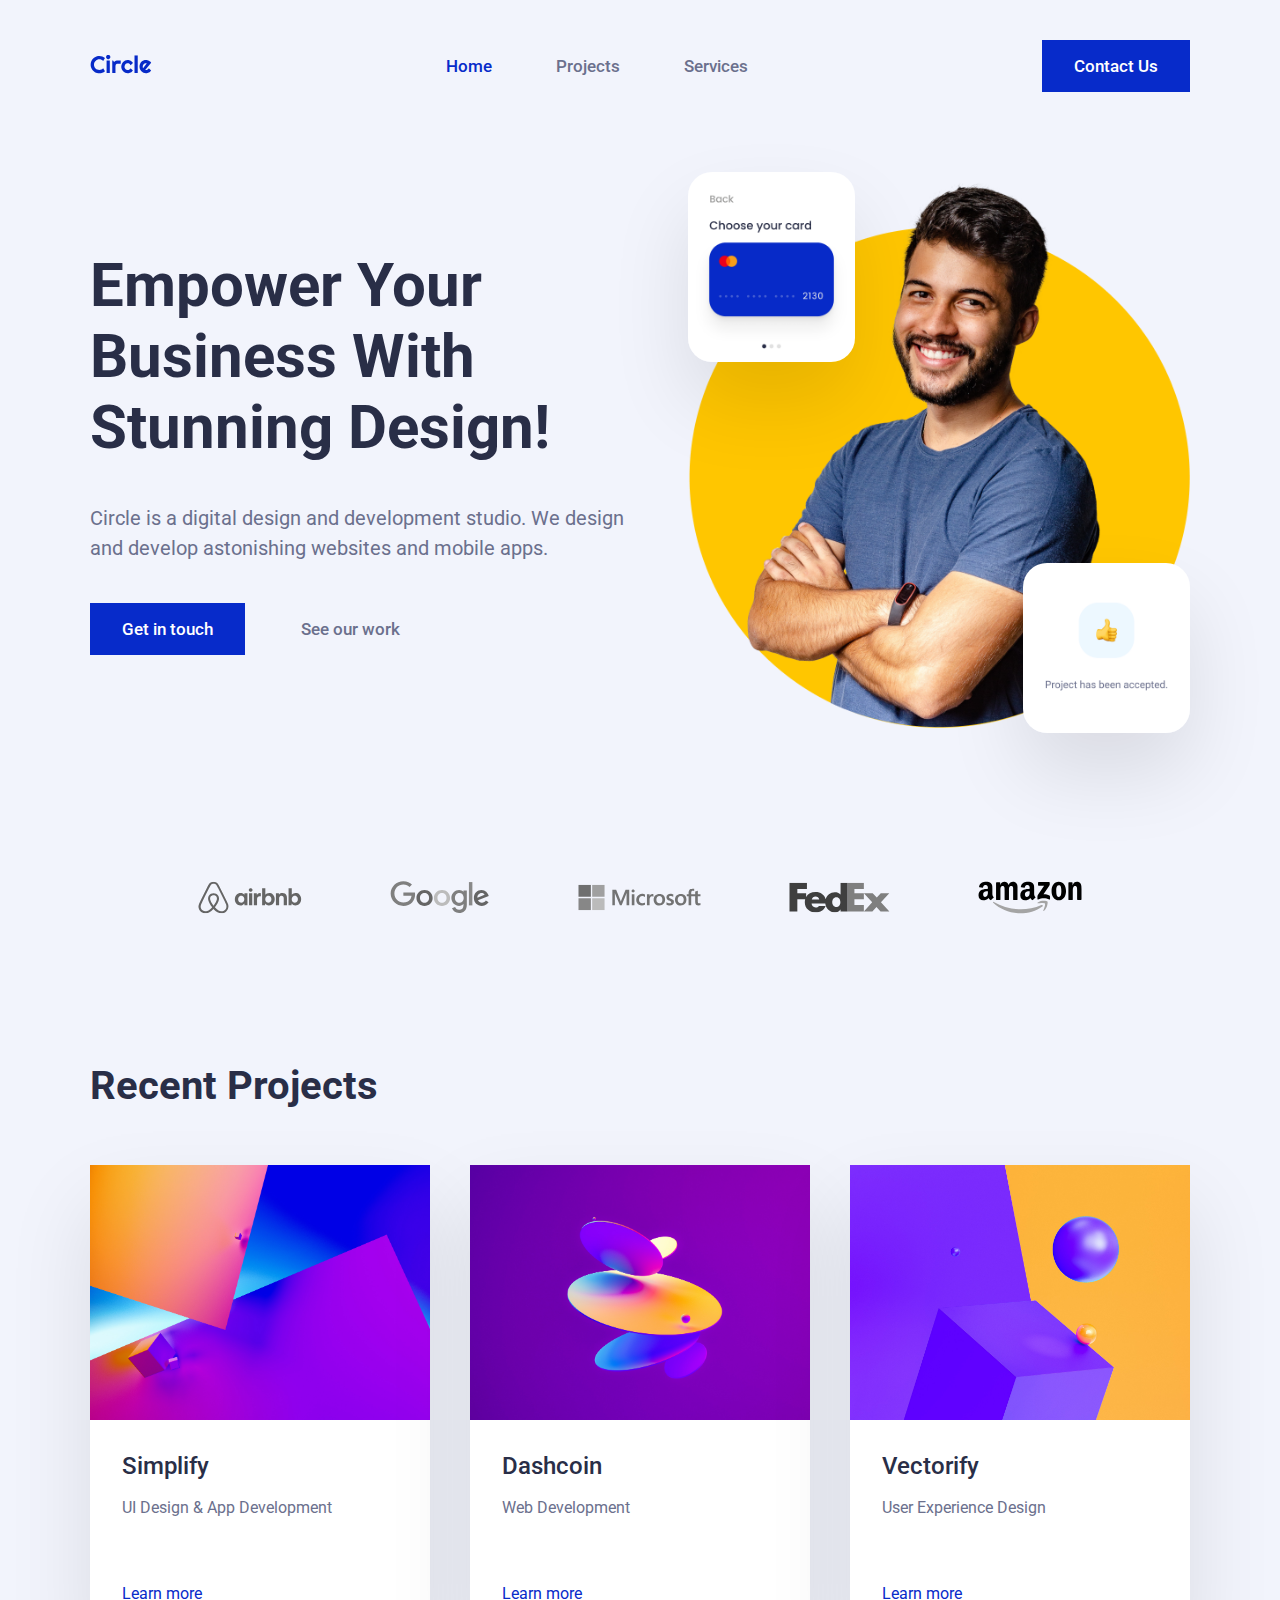
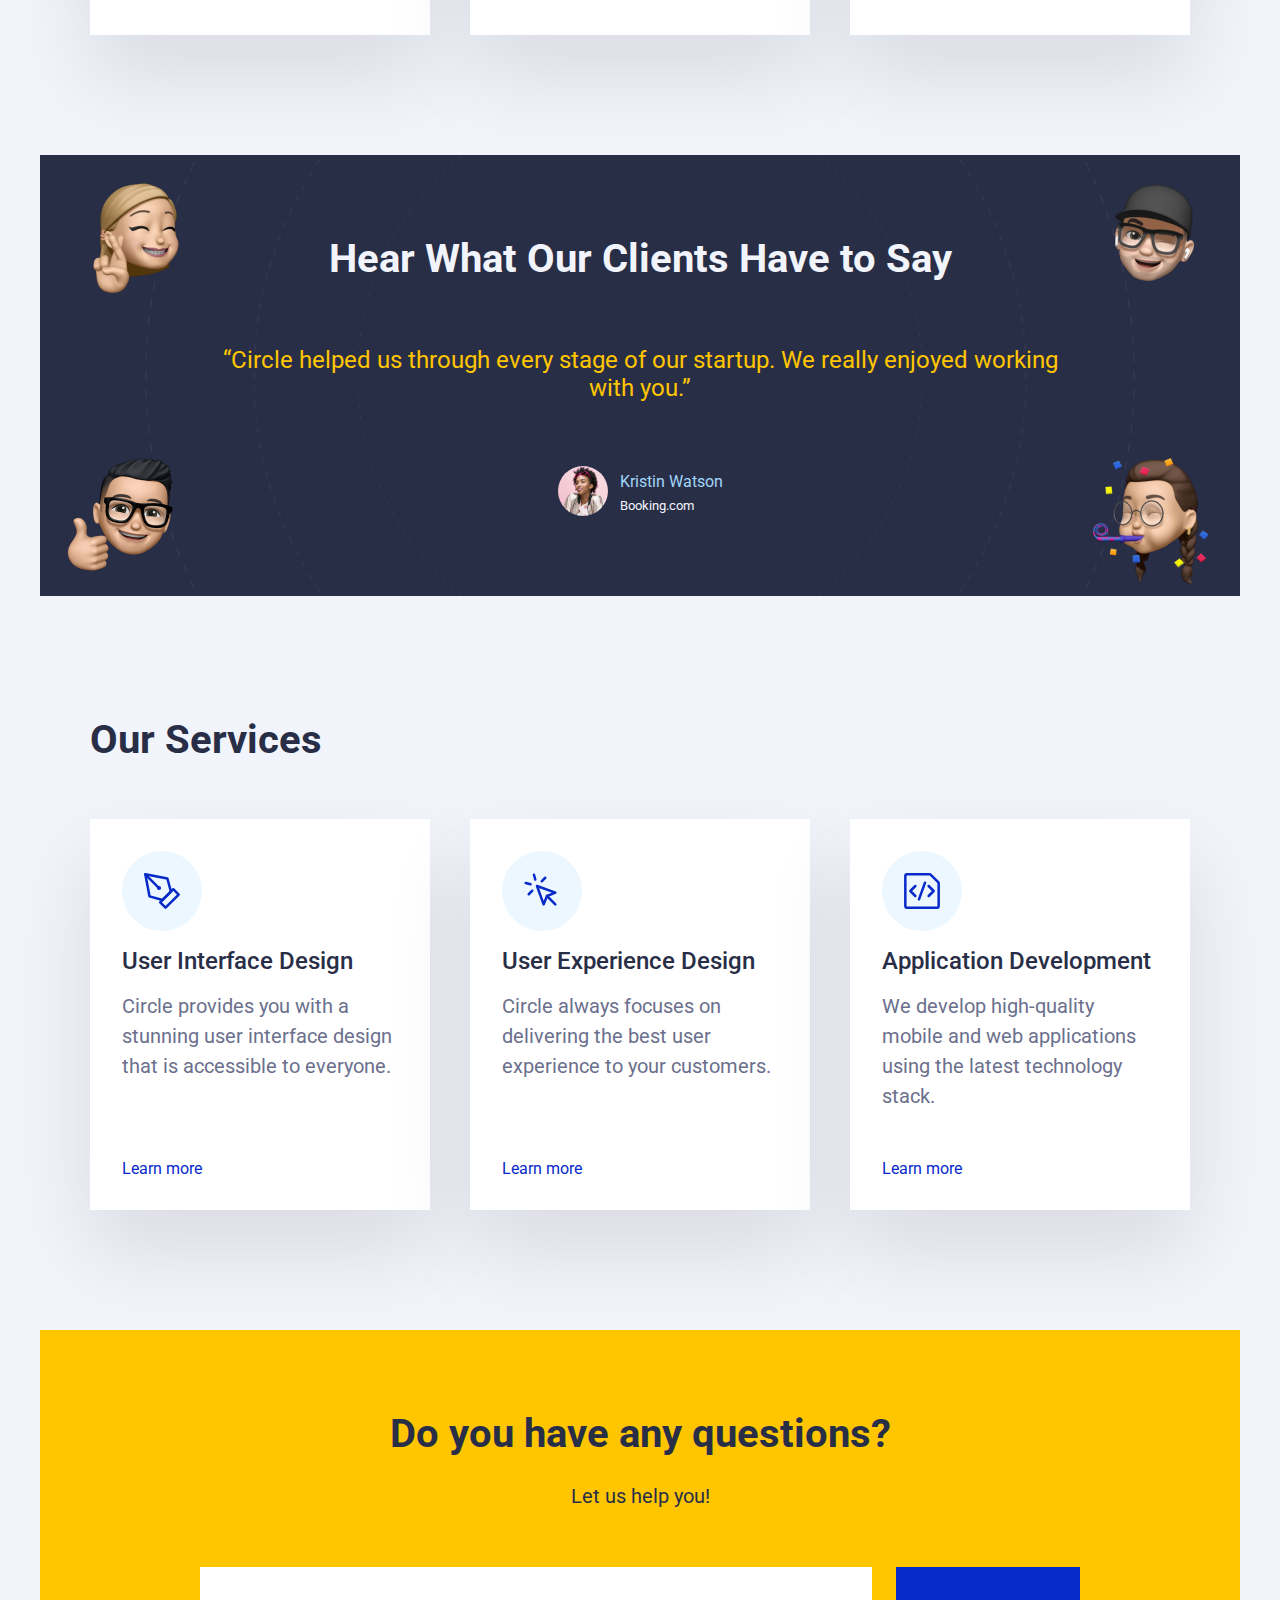
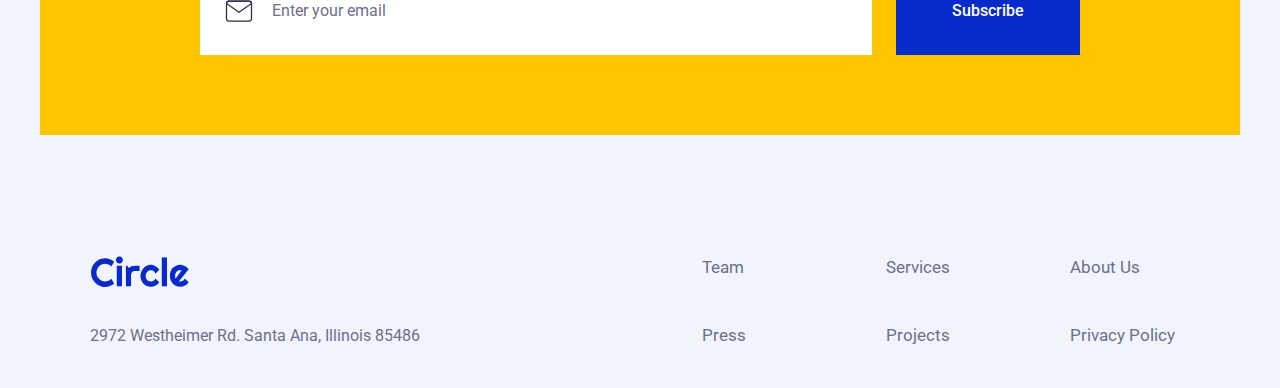
==== commit 4fc6ffa5: "Make all input fields required" ====
--- a/index.html
+++ b/index.html
@@ -148,7 +148,7 @@
             <i class="cta-input-icon">
               <svg fill="none" height="30" viewBox="0 0 30 30" width="30" xmlns="http://www.w3.org/2000/svg"><g stroke="#292e47" stroke-linecap="round" stroke-miterlimit="10" stroke-width="1.25"><path d="m25 25h-20c-1.375 0-2.5-1.125-2.5-2.5v-15c0-1.375 1.125-2.5 2.5-2.5h20c1.375 0 2.5 1.125 2.5 2.5v15c0 1.375-1.125 2.5-2.5 2.5z" stroke-linejoin="round"/><path d="m25 5h-20c-1.375 0-2.5 1.125-2.5 2.5l12.5 8.75 12.5-8.75c0-1.375-1.125-2.5-2.5-2.5z"/></g></svg>
             </i>
-            <input class="headline-regular" type="email" id="email" name="email" placeholder="Enter your email">
+            <input class="headline-regular" type="email" id="email" name="email" placeholder="Enter your email" required>
           </div>
           <button class="headline-medium btn-big" type="submit">Subscribe</button>
         </form>
--- a/main.css
+++ b/main.css
@@ -484,9 +484,6 @@
 }
 
 @media screen and (min-width: 1024px) {
-    footer {
-        margin-top: 160px;
-    }
     footer nav ul div.footer-nav {
         gap: 64px;
     }
